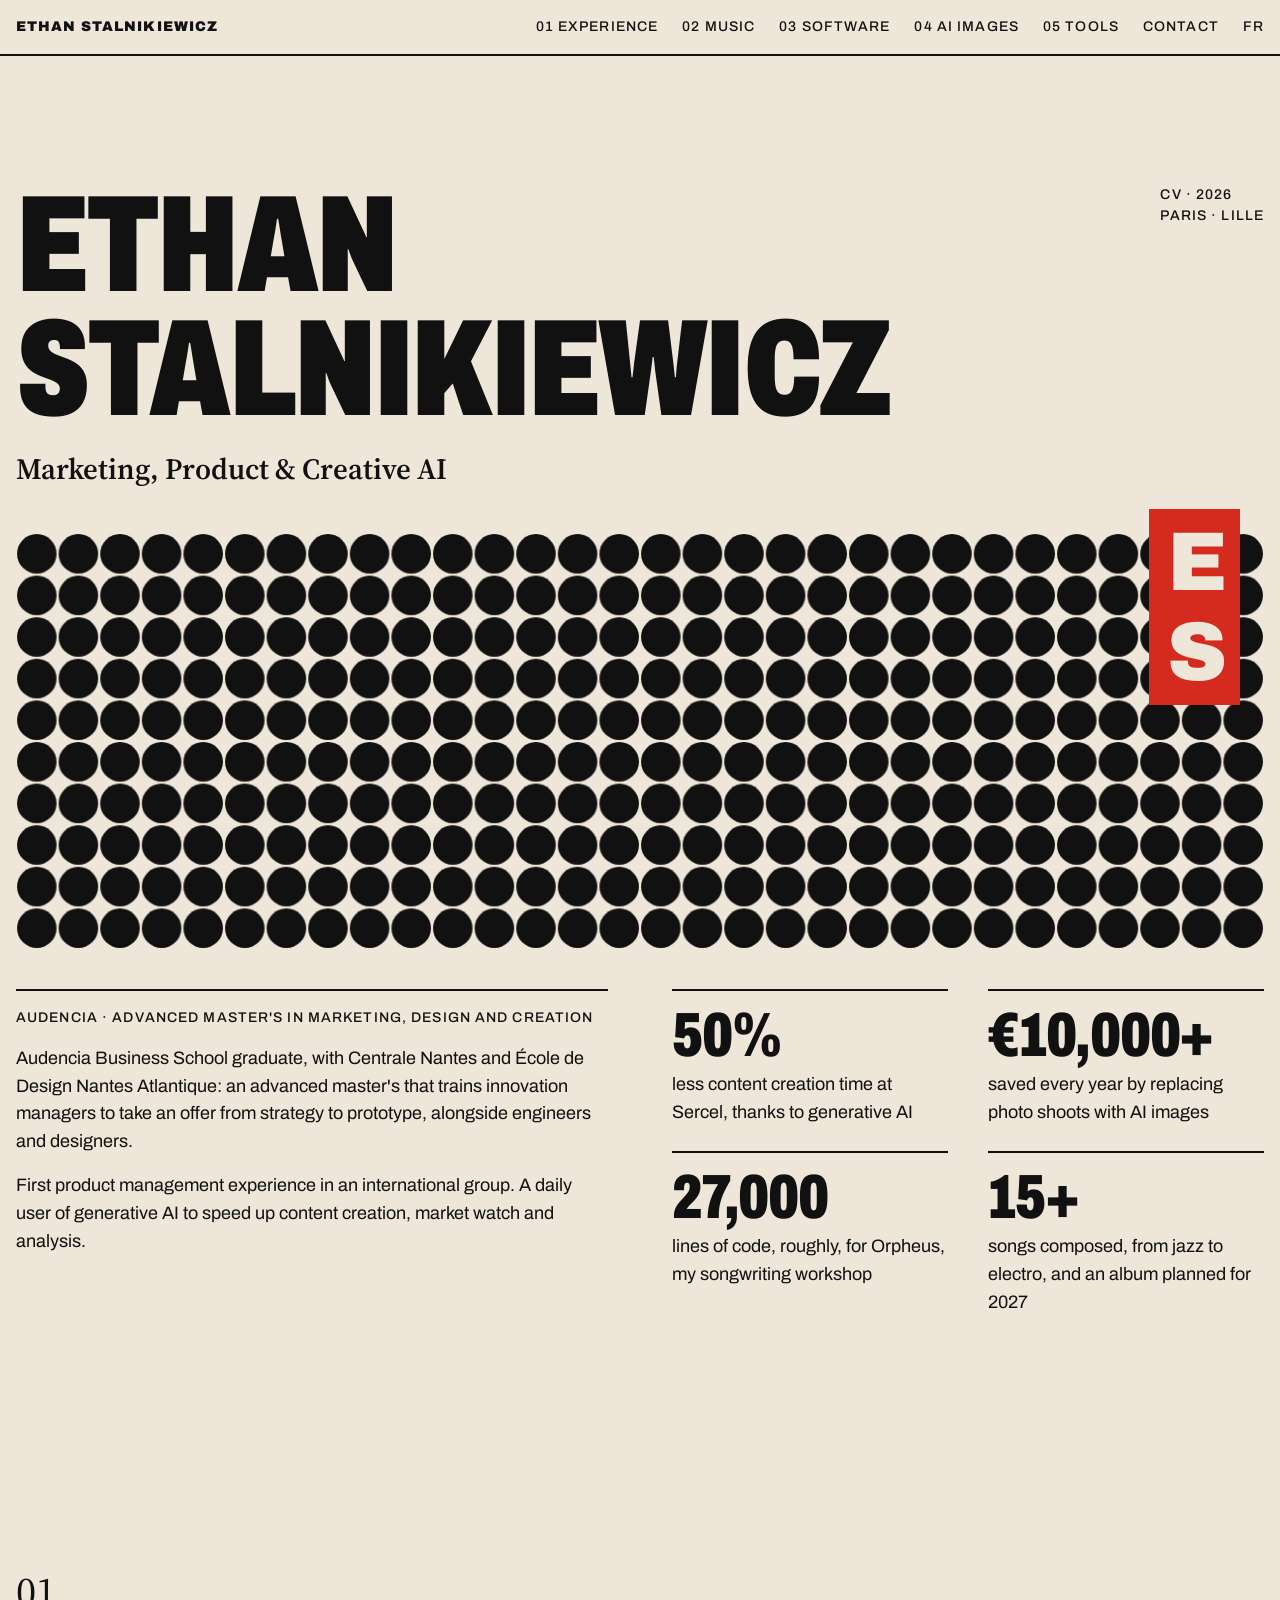
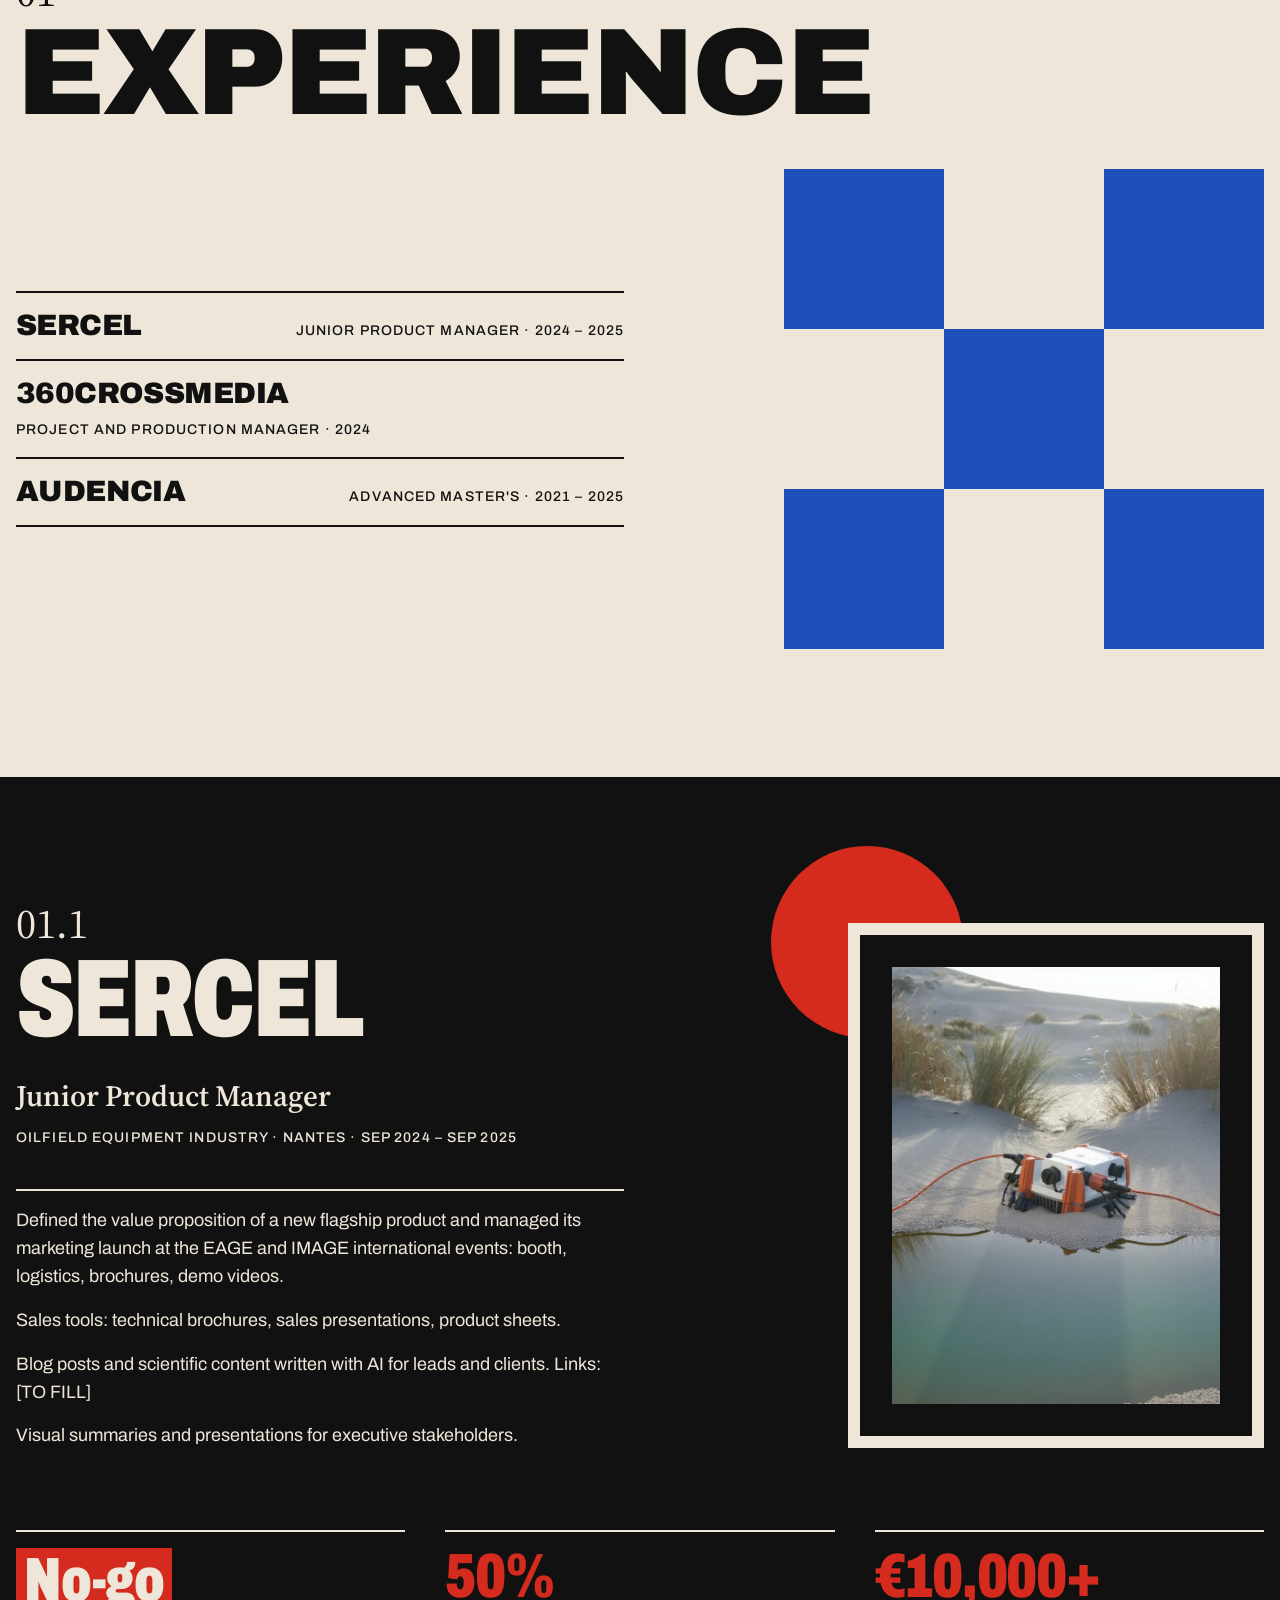
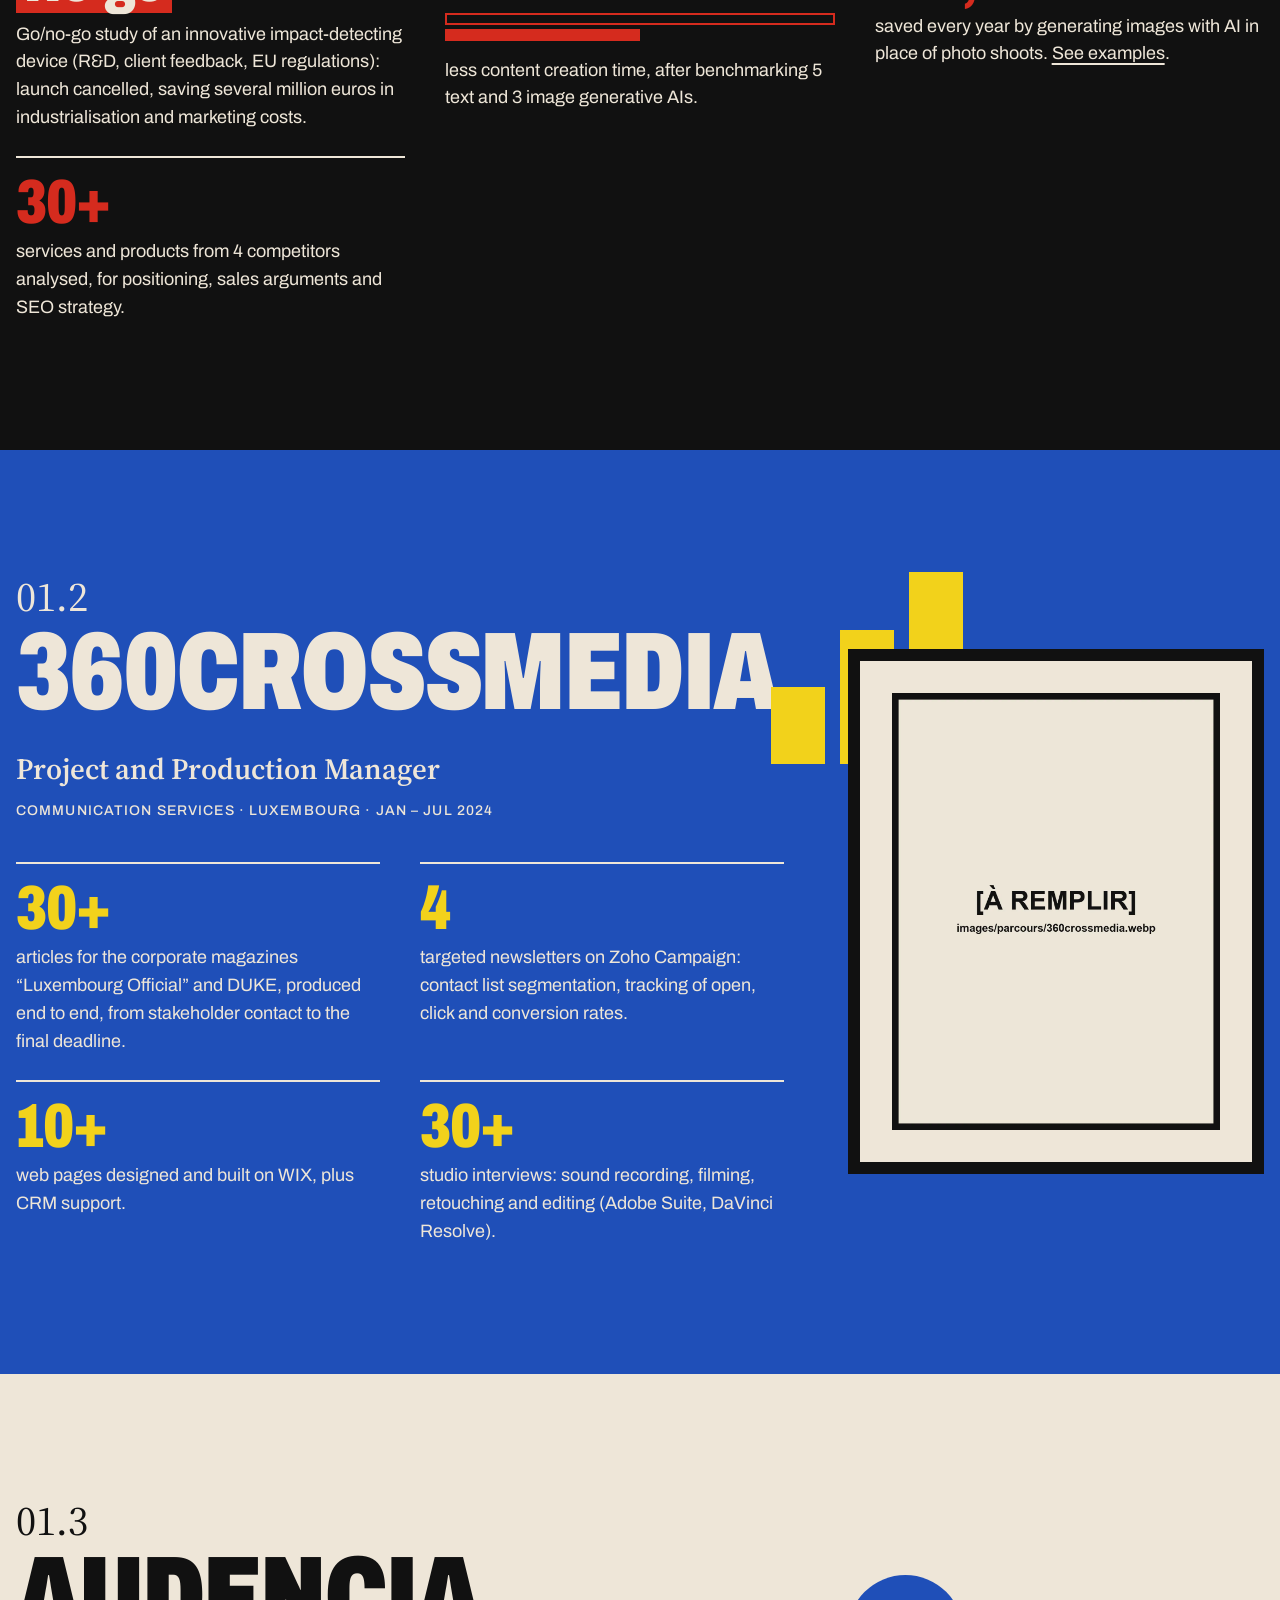
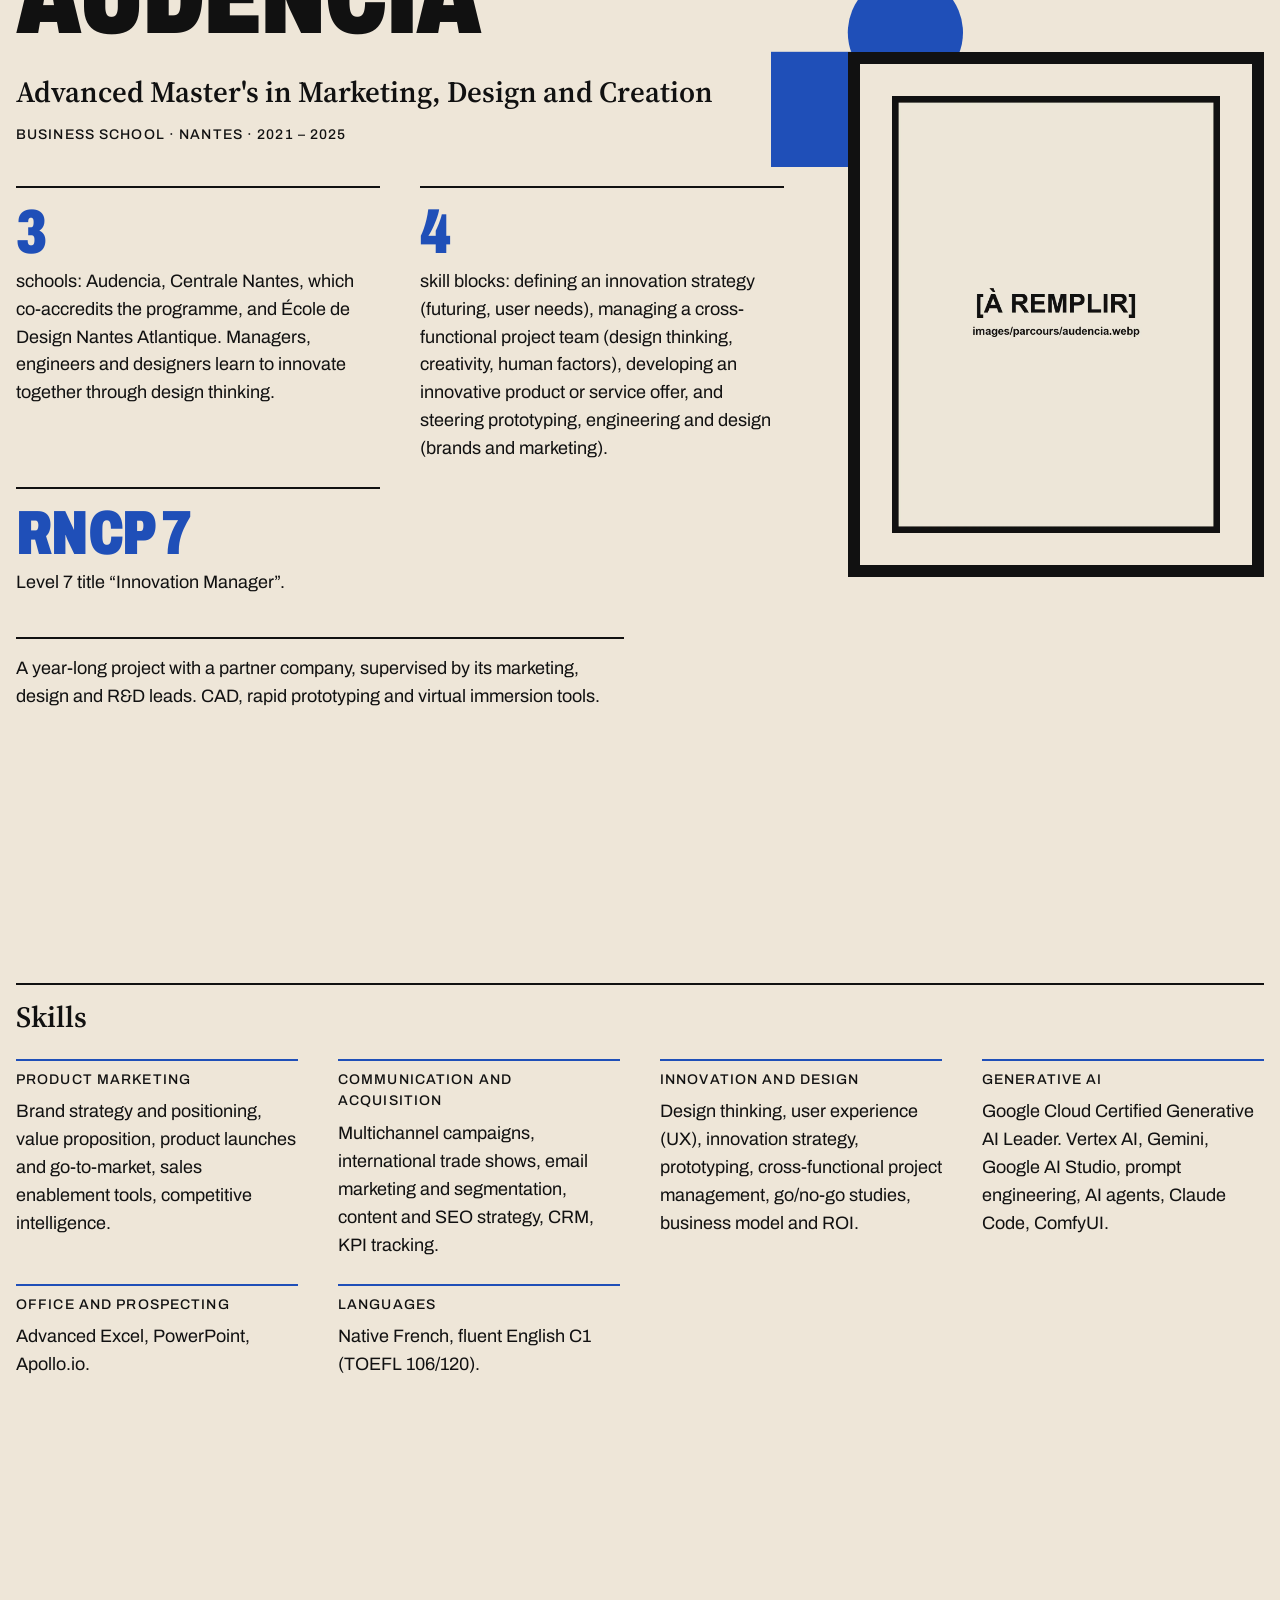
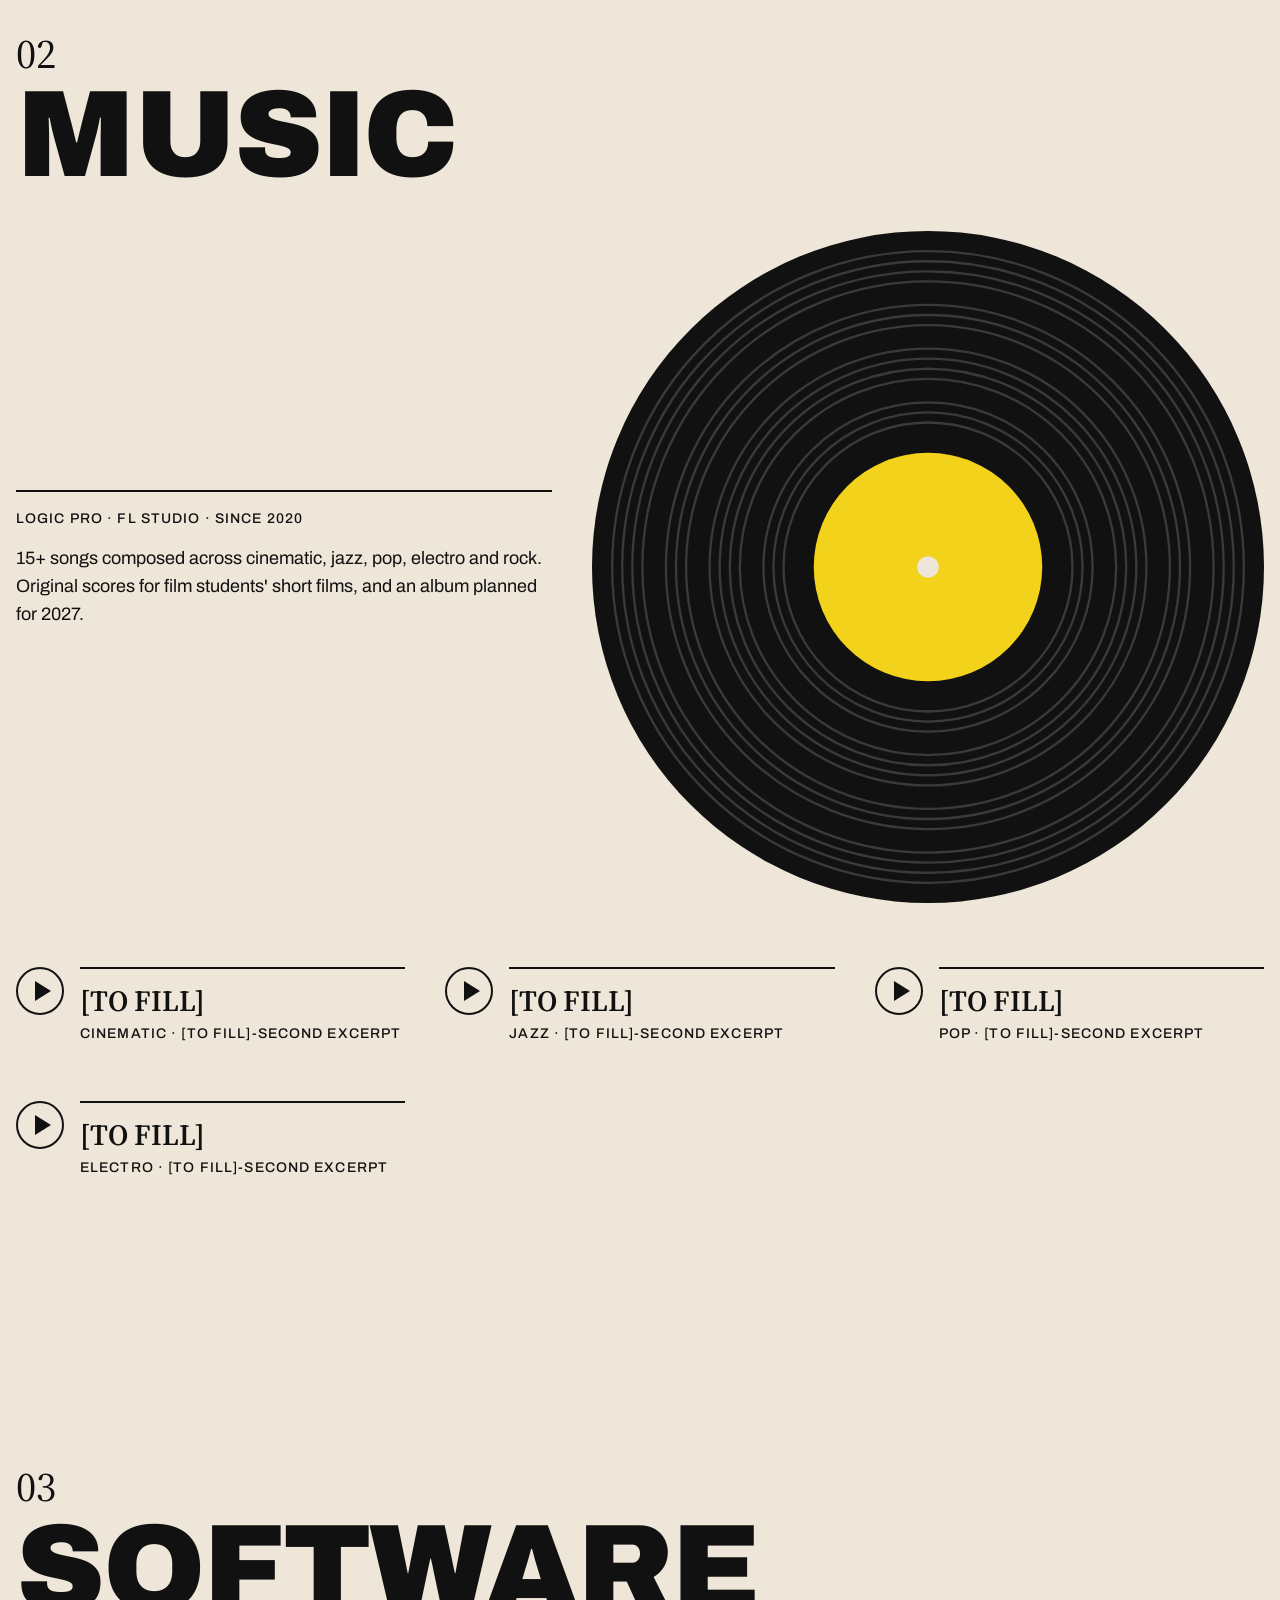
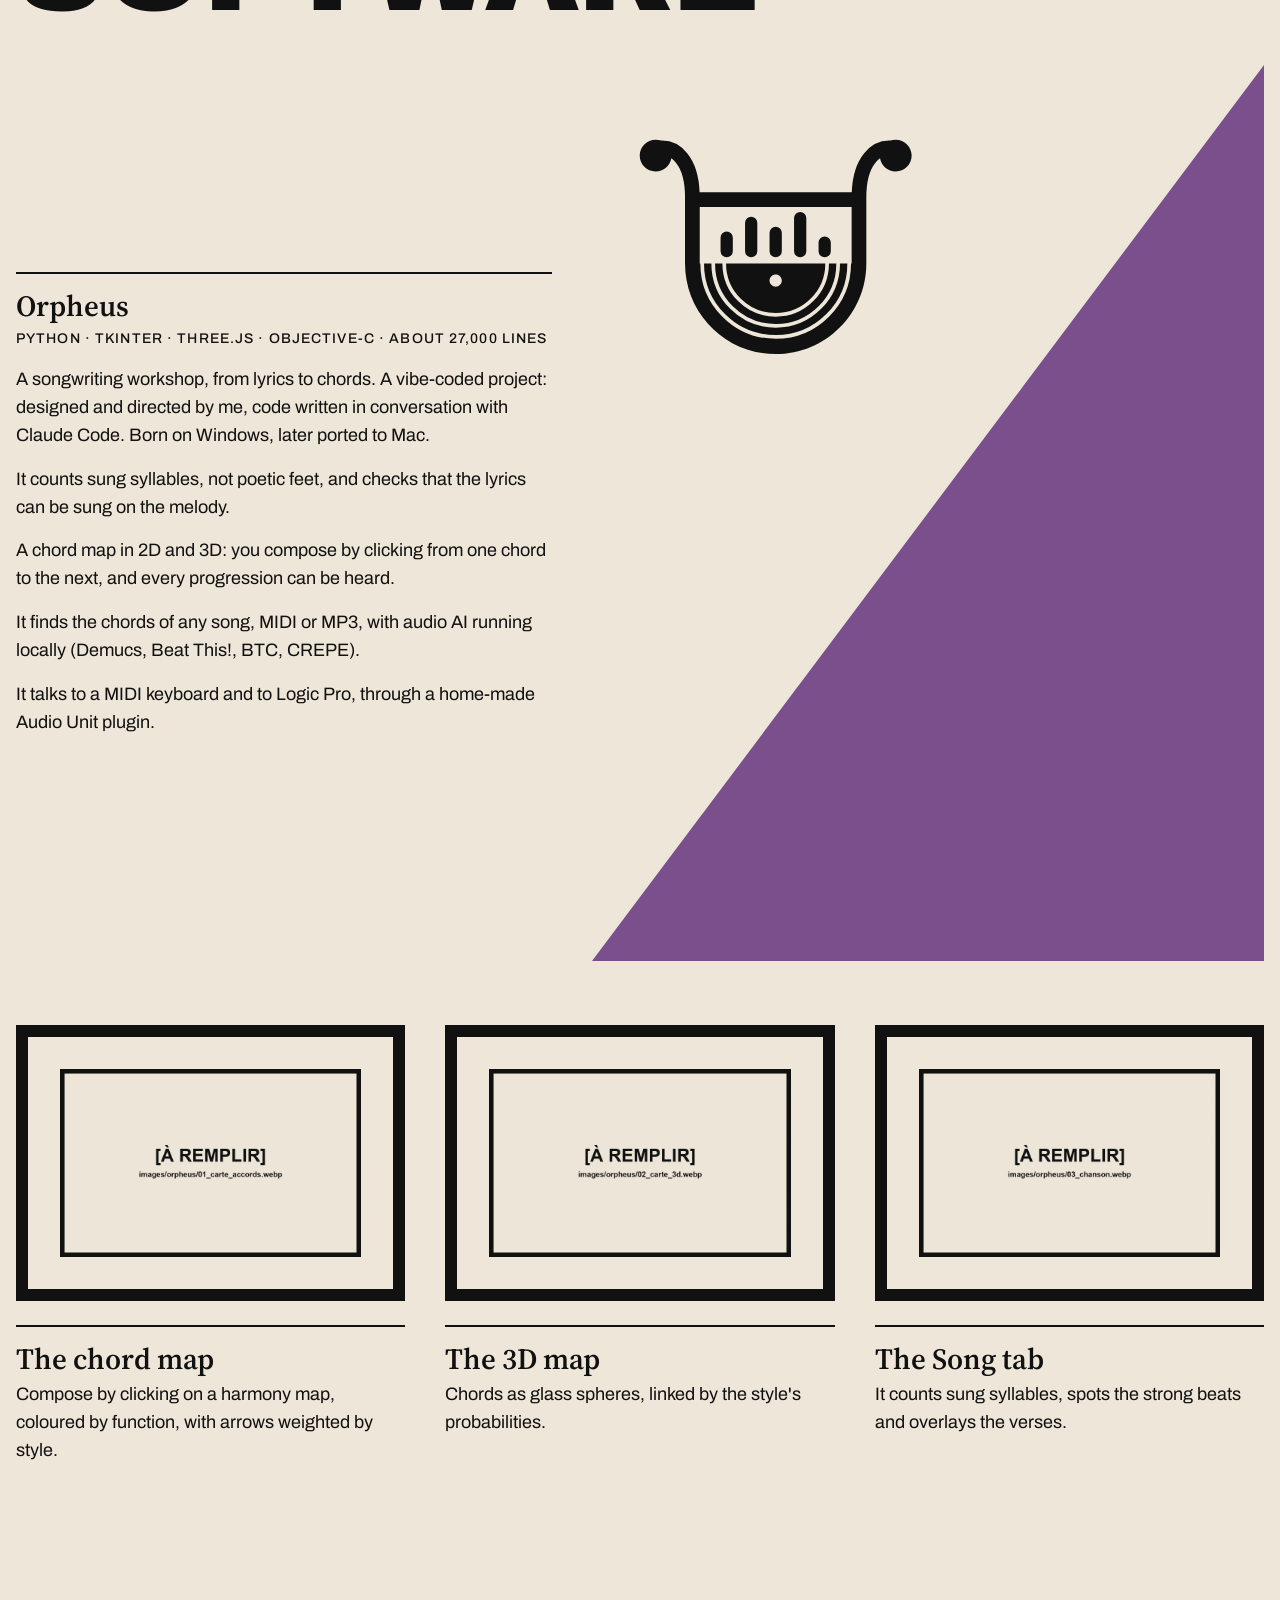
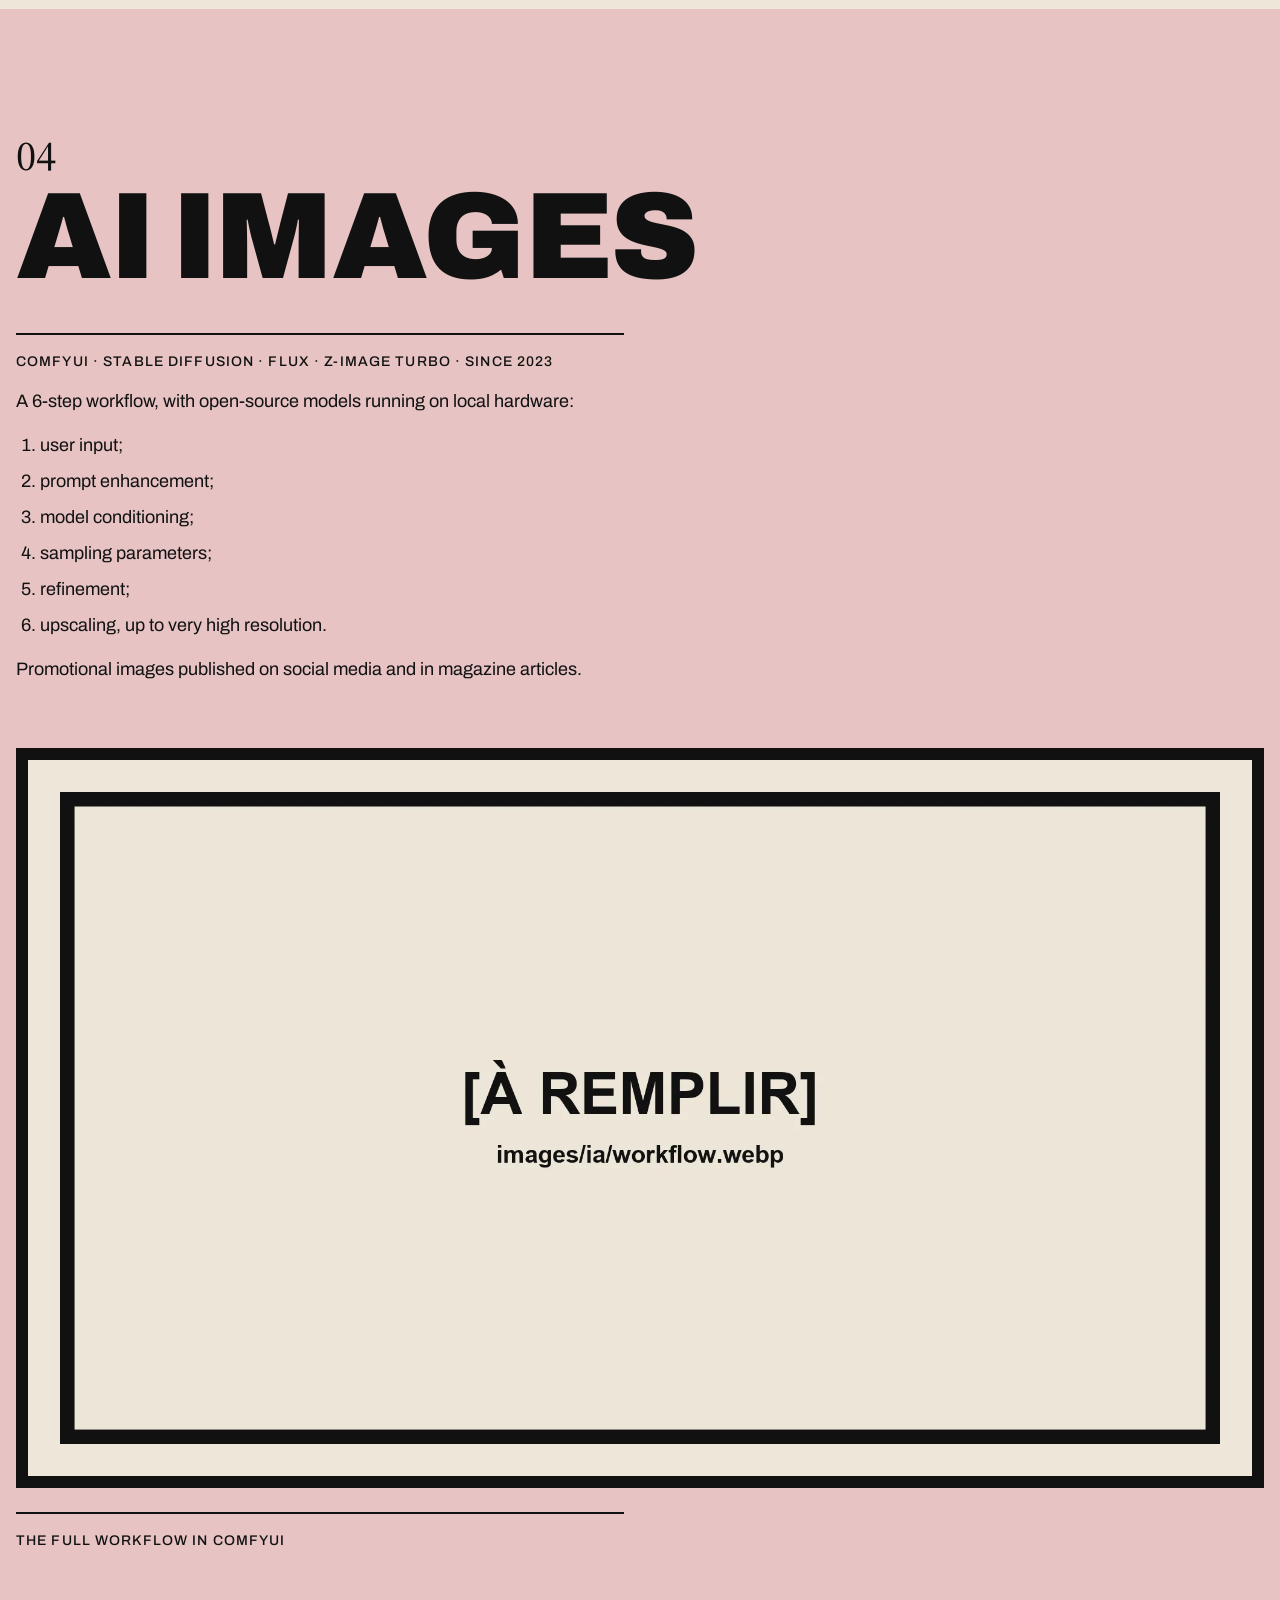
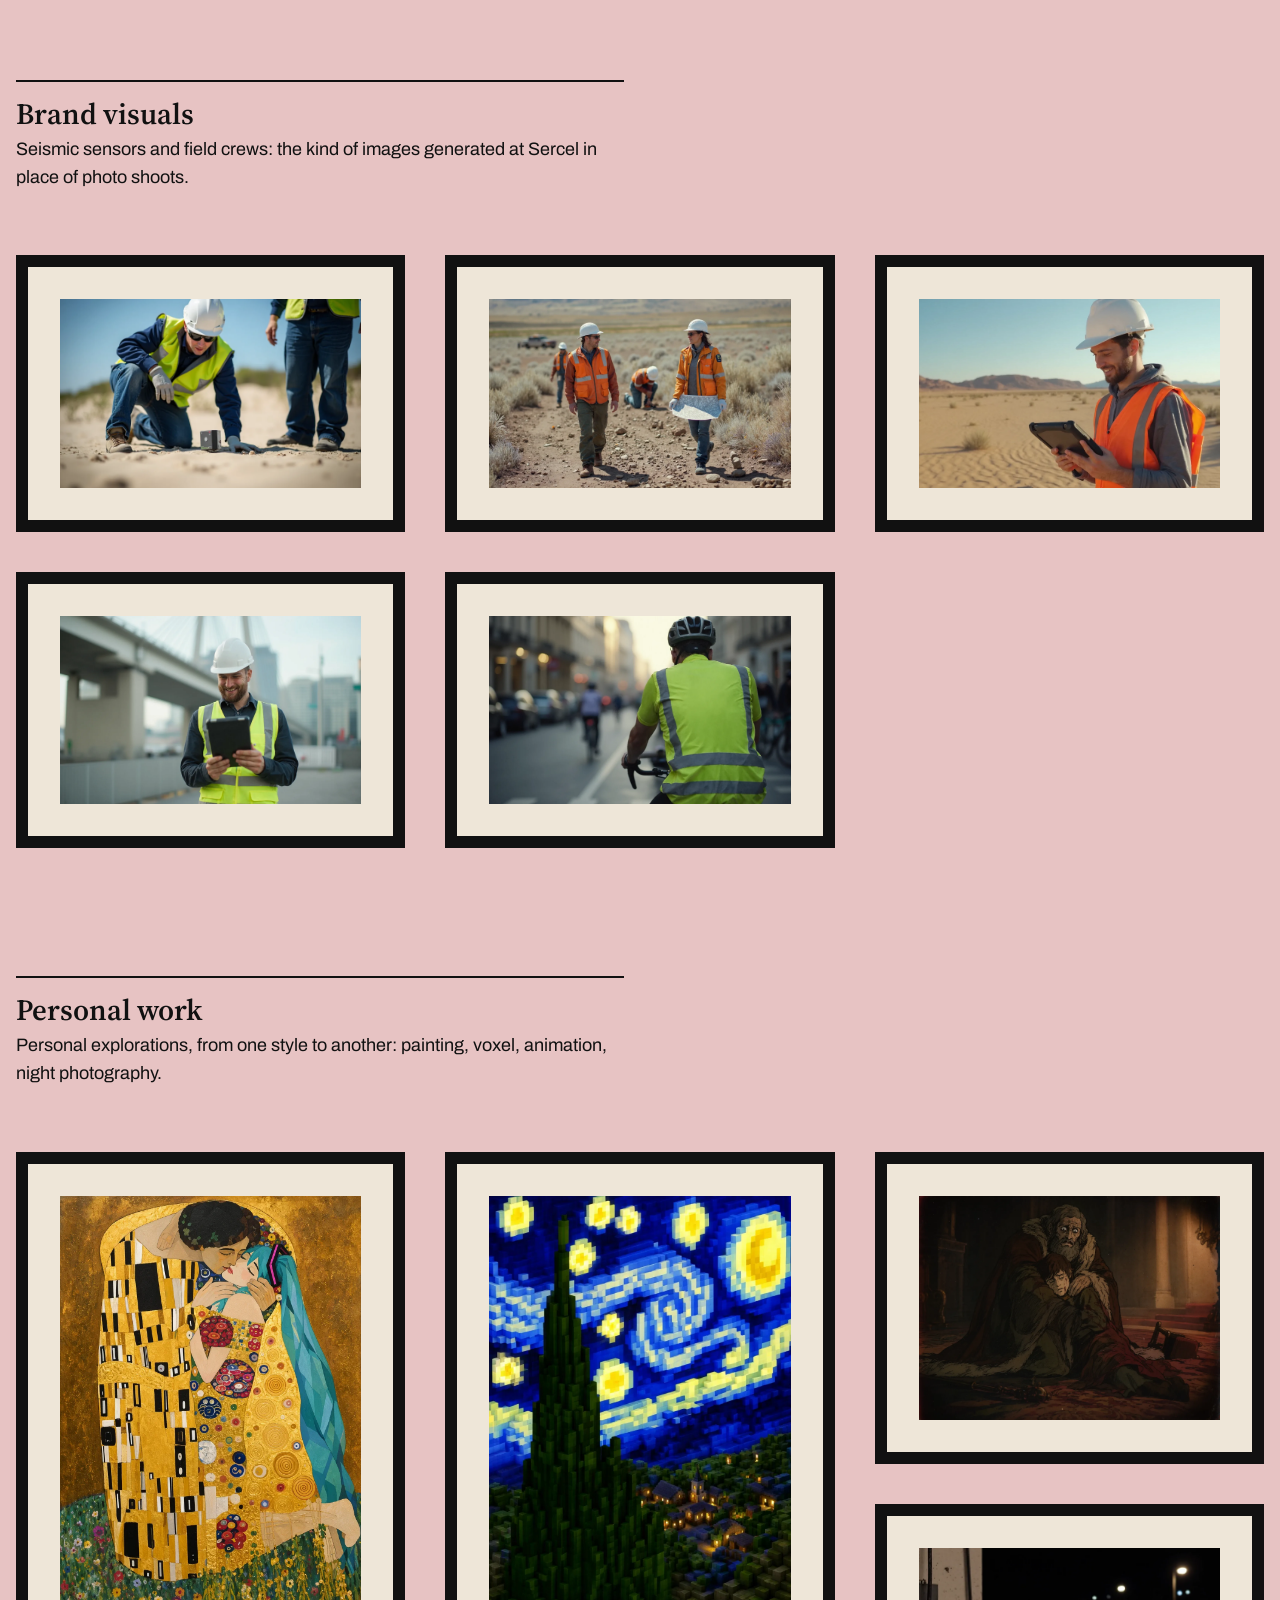
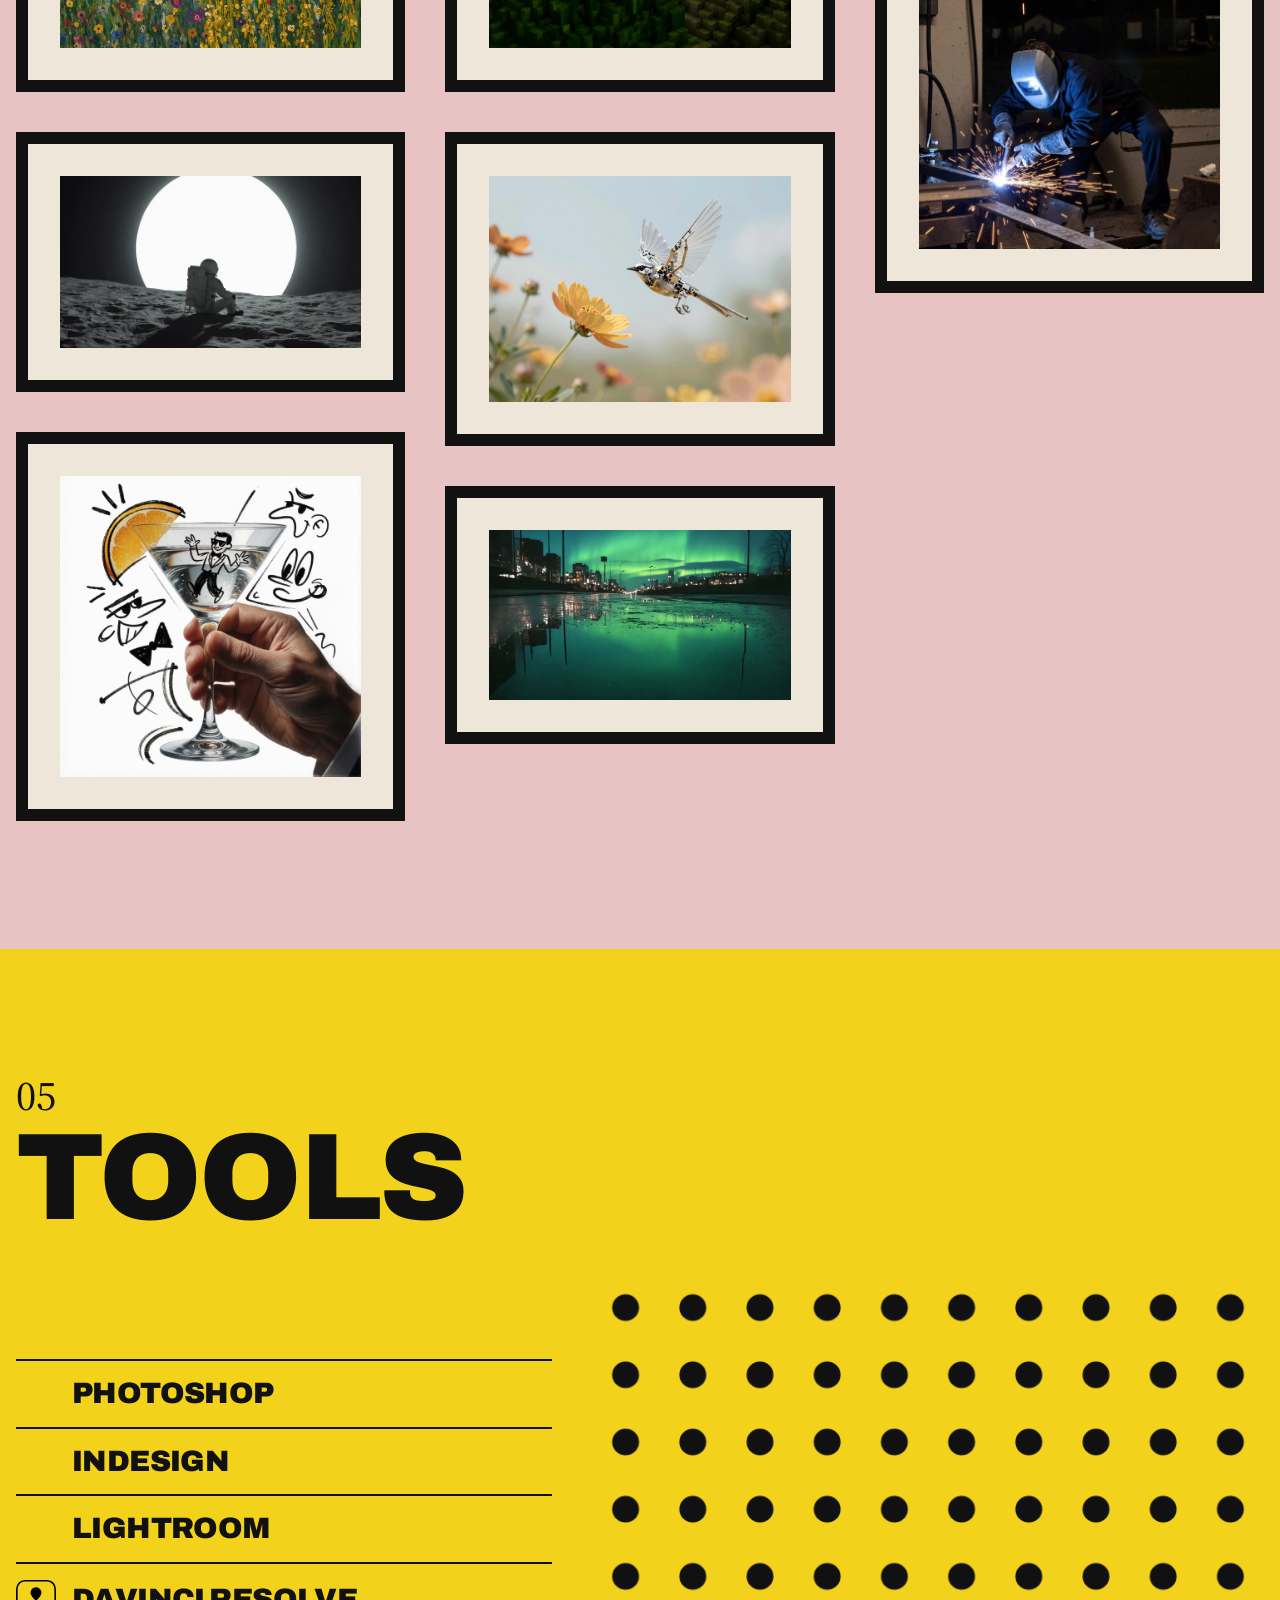
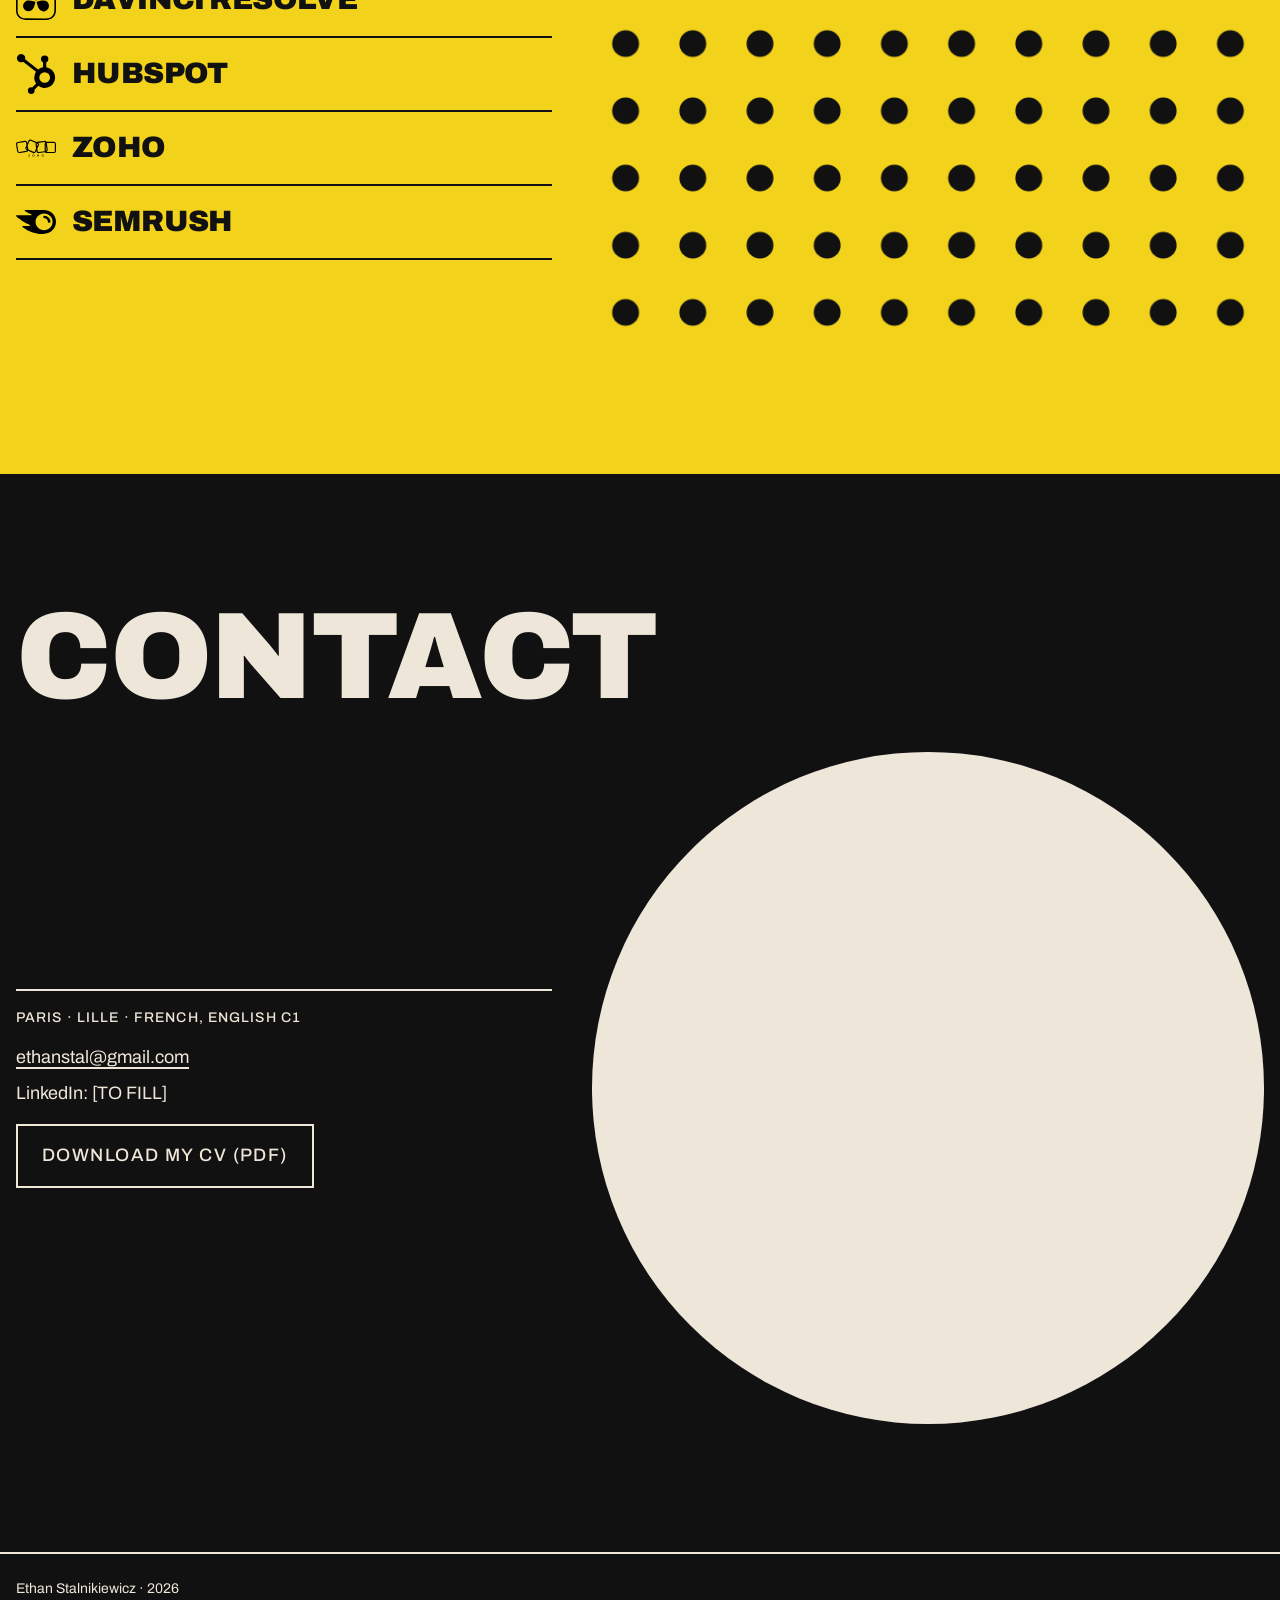
==== en.html @ 6c9d1c79 "Publication du site" ====
<!doctype html>
<html lang="en">
<head>
  <meta charset="utf-8">
  <meta name="viewport" content="width=device-width, initial-scale=1">
  <title>Ethan Stalnikiewicz · Marketing, Product &amp; Creative AI</title>
  <meta name="description" content="Online CV of Ethan Stalnikiewicz: marketing, product and creative AI. Experience, music, the Orpheus software, AI images and tools.">
  <link rel="alternate" hreflang="fr" href="index.html">
  <link rel="alternate" hreflang="en" href="en.html">
  <link rel="icon" href="data:,">
  <link rel="preconnect" href="https://fonts.googleapis.com">
  <link rel="preconnect" href="https://fonts.gstatic.com" crossorigin>
  <link rel="stylesheet" href="https://fonts.googleapis.com/css2?family=Archivo:wdth,wght@62..125,400..900&family=Source+Serif+4:opsz,wght@8..60,400..900&display=swap">
  <link rel="stylesheet" href="styles.css">
  <script src="audio.js" defer></script>
</head>
<body>
  <a class="evitement" href="#contenu">Skip to content</a>

  <header class="nav">
    <a class="nav__nom" href="#accueil">Ethan Stalnikiewicz</a>
    <nav aria-label="Sections">
      <ul>
        <li><a href="#parcours">01 Experience</a></li>
        <li><a href="#musique">02 Music</a></li>
        <li><a href="#logiciels">03 Software</a></li>
        <li><a href="#images">04 AI Images</a></li>
        <li><a href="#outils">05 Tools</a></li>
        <li><a href="#contact">Contact</a></li>
        <li><a href="index.html" hreflang="fr" lang="fr">FR</a></li>
      </ul>
    </nav>
  </header>

  <main id="contenu">
    <section class="section s-accueil" id="accueil" aria-labelledby="titre-accueil">
      <div class="accueil__tete">
        <h1 class="nom" id="titre-accueil"><span>Ethan</span> <span>Stalnikiewicz</span></h1>
        <p class="accueil__meta">CV · 2026<br>Paris · Lille</p>
      </div>
      <p class="role">Marketing, Product &amp; Creative AI</p>
      <div class="accueil__bloc">
        <svg class="cercles" viewBox="0 0 600 200" aria-hidden="true" focusable="false">
          <defs>
            <pattern id="motif-cercles" width="20" height="20" patternUnits="userSpaceOnUse">
              <circle cx="10" cy="10" r="9.5" fill="currentColor"/>
            </pattern>
          </defs>
          <rect width="600" height="200" fill="url(#motif-cercles)"/>
        </svg>
        <span class="hanko" aria-hidden="true">ES</span>
      </div>
      <div class="accueil__bas">
        <div class="cartel">
          <p class="cartel__meta">Audencia · Advanced Master's in Marketing, Design and Creation</p>
          <p>Audencia Business School graduate, with Centrale Nantes and École de Design Nantes Atlantique: an advanced master's that trains innovation managers to take an offer from strategy to prototype, alongside engineers and designers.</p>
          <p>First product management experience in an international group. A daily user of generative AI to speed up content creation, market watch and analysis.</p>
        </div>
        <ul class="chiffres">
          <li><span class="chiffres__nombre">50%</span> less content creation time at Sercel, thanks to generative AI</li>
          <li><span class="chiffres__nombre">€10,000+</span> saved every year by replacing photo shoots with AI images</li>
          <li><span class="chiffres__nombre">27,000</span> lines of code, roughly, for Orpheus, my songwriting workshop</li>
          <li><span class="chiffres__nombre">15+</span> songs composed, from jazz to electro, and an album planned for 2027</li>
        </ul>
      </div>
    </section>

    <section class="section s-parcours" id="parcours" aria-labelledby="titre-parcours">
      <h2 id="titre-parcours"><span class="numero">01</span> Experience</h2>
      <div class="entete">
        <div class="entete__texte">
          <ol class="sommaire">
            <li><a href="#sercel"><span class="sommaire__nom">Sercel</span> <span class="cartel__meta">Junior Product Manager · 2024 – 2025</span></a></li>
            <li><a href="#crossmedia"><span class="sommaire__nom">360CrossMedia</span> <span class="cartel__meta">Project and Production Manager · 2024</span></a></li>
            <li><a href="#audencia"><span class="sommaire__nom">Audencia</span> <span class="cartel__meta">Advanced Master's · 2021 – 2025</span></a></li>
          </ol>
        </div>
        <svg class="forme" viewBox="0 0 300 300" shape-rendering="crispEdges" aria-hidden="true" focusable="false">
          <g fill="currentColor">
            <rect width="100" height="100"/><rect x="200" width="100" height="100"/>
            <rect x="100" y="100" width="100" height="100"/>
            <rect y="200" width="100" height="100"/><rect x="200" y="200" width="100" height="100"/>
          </g>
        </svg>
      </div>
    </section>

    <section class="section experience s-sercel" id="sercel" aria-labelledby="titre-sercel">
      <div class="experience__corps">
        <div class="experience__texte">
          <h3 class="experience__nom" id="titre-sercel"><span class="numero">01.1</span> Sercel</h3>
          <p class="experience__poste">Junior Product Manager</p>
          <p class="cartel__meta experience__meta">Oilfield equipment industry · Nantes · Sep 2024 – Sep 2025</p>
          <div class="cartel">
            <p>Defined the value proposition of a new flagship product and managed its marketing launch at the EAGE and IMAGE international events: booth, logistics, brochures, demo videos.</p>
            <p>Sales tools: technical brochures, sales presentations, product sheets.</p>
            <p>Blog posts and scientific content written with AI for leads and clients. Links: [TO FILL]</p>
            <p>Visual summaries and presentations for executive stakeholders.</p>
          </div>
        </div>
        <figure class="affiche">
          <svg class="forme" viewBox="0 0 100 100" aria-hidden="true" focusable="false"><circle cx="50" cy="50" r="50" fill="currentColor"/></svg>
          <img src="images/parcours/sercel.webp" alt="AI-generated image: an orange and white seismic sensor set in the sand, at the edge of a pool between dunes." loading="lazy" decoding="async" width="720" height="960">
        </figure>
      </div>
      <ul class="chiffres">
        <li><span class="chiffres__nombre tampon">No-go</span> Go/no-go study of an innovative impact-detecting device (R&amp;D, client feedback, EU regulations): launch cancelled, saving several million euros in industrialisation and marketing costs.</li>
        <li><span class="chiffres__nombre">50%</span><span class="jauge" aria-hidden="true"><span></span><span></span></span> less content creation time, after benchmarking 5 text and 3 image generative AIs.</li>
        <li><span class="chiffres__nombre">€10,000+</span> saved every year by generating images with AI in place of photo shoots. <a href="#images-marque">See examples</a>.</li>
        <li><span class="chiffres__nombre">30+</span> services and products from 4 competitors analysed, for positioning, sales arguments and SEO strategy.</li>
      </ul>
    </section>

    <section class="section experience s-crossmedia" id="crossmedia" aria-labelledby="titre-crossmedia">
      <div class="experience__corps">
        <div class="experience__texte">
          <h3 class="experience__nom" id="titre-crossmedia"><span class="numero">01.2</span> 360CrossMedia</h3>
          <p class="experience__poste">Project and Production Manager</p>
          <p class="cartel__meta experience__meta">Communication services · Luxembourg · Jan – Jul 2024</p>
          <ul class="chiffres">
            <li><span class="chiffres__nombre">30+</span> articles for the corporate magazines “Luxembourg Official” and DUKE, produced end to end, from stakeholder contact to the final deadline.</li>
            <li><span class="chiffres__nombre">4</span> targeted newsletters on Zoho Campaign: contact list segmentation, tracking of open, click and conversion rates.</li>
            <li><span class="chiffres__nombre">10+</span> web pages designed and built on WIX, plus CRM support.</li>
            <li><span class="chiffres__nombre">30+</span> studio interviews: sound recording, filming, retouching and editing (Adobe Suite, DaVinci Resolve).</li>
          </ul>
        </div>
        <figure class="affiche">
          <svg class="forme" viewBox="0 0 100 100" shape-rendering="crispEdges" aria-hidden="true" focusable="false">
            <g fill="currentColor"><rect y="60" width="28" height="40"/><rect x="36" y="30" width="28" height="70"/><rect x="72" width="28" height="100"/></g>
          </svg>
          <img src="images/parcours/360crossmedia.webp" alt="Poster: magazine columns in a grid, flat ink and cobalt on cream paper, for 360CrossMedia. [TO FILL]" loading="lazy" decoding="async" width="1200" height="1600">
        </figure>
      </div>
    </section>

    <section class="section experience s-audencia" id="audencia" aria-labelledby="titre-audencia">
      <div class="experience__corps">
        <div class="experience__texte">
          <h3 class="experience__nom" id="titre-audencia"><span class="numero">01.3</span> Audencia</h3>
          <p class="experience__poste">Advanced Master's in Marketing, Design and Creation</p>
          <p class="cartel__meta experience__meta">Business School · Nantes · 2021 – 2025</p>
          <ul class="chiffres">
            <li><span class="chiffres__nombre">3</span> schools: Audencia, Centrale Nantes, which co-accredits the programme, and École de Design Nantes Atlantique. Managers, engineers and designers learn to innovate together through design thinking.</li>
            <li><span class="chiffres__nombre">4</span> skill blocks: defining an innovation strategy (futuring, user needs), managing a cross-functional project team (design thinking, creativity, human factors), developing an innovative product or service offer, and steering prototyping, engineering and design (brands and marketing).</li>
            <li><span class="chiffres__nombre">RNCP&nbsp;7</span> Level 7 title “Innovation Manager”.</li>
          </ul>
          <div class="cartel">
            <p>A year-long project with a partner company, supervised by its marketing, design and R&amp;D leads. CAD, rapid prototyping and virtual immersion tools.</p>
          </div>
        </div>
        <figure class="affiche">
          <svg class="forme" viewBox="0 0 100 100" aria-hidden="true" focusable="false">
            <g fill="currentColor"><rect y="40" width="60" height="60"/><circle cx="70" cy="30" r="30"/><polygon points="40,100 100,40 100,100"/></g>
          </svg>
          <img src="images/parcours/audencia.webp" alt="Poster: three overlapping geometric shapes, for management, design and engineering, for Audencia. [TO FILL]" loading="lazy" decoding="async" width="1200" height="1600">
        </figure>
      </div>
    </section>

    <section class="section s-parcours" aria-labelledby="titre-competences">
  <div class="cartel cartel--large">
    <h3 class="cartel__titre" id="titre-competences">Skills</h3>
    <div class="competences">
      <div>
        <p class="cartel__meta">Product marketing</p>
        <p>Brand strategy and positioning, value proposition, product launches and go-to-market, sales enablement tools, competitive intelligence.</p>
      </div>
      <div>
        <p class="cartel__meta">Communication and acquisition</p>
        <p>Multichannel campaigns, international trade shows, email marketing and segmentation, content and SEO strategy, CRM, KPI tracking.</p>
      </div>
      <div>
        <p class="cartel__meta">Innovation and design</p>
        <p>Design thinking, user experience (UX), innovation strategy, prototyping, cross-functional project management, go/no-go studies, business model and ROI.</p>
      </div>
      <div>
        <p class="cartel__meta">Generative AI</p>
        <p>Google Cloud Certified Generative AI Leader. Vertex AI, Gemini, Google AI Studio, prompt engineering, AI agents, Claude Code, ComfyUI.</p>
      </div>
      <div>
        <p class="cartel__meta">Office and prospecting</p>
        <p>Advanced Excel, PowerPoint, Apollo.io.</p>
      </div>
      <div>
        <p class="cartel__meta">Languages</p>
        <p>Native French, fluent English C1 (TOEFL 106/120).</p>
      </div>
    </div>
  </div>
    </section>

    <section class="section s-musique" id="musique" aria-labelledby="titre-musique">
      <h2 id="titre-musique"><span class="numero">02</span> Music</h2>
      <div class="entete">
        <div class="entete__texte">
          <div class="cartel">
            <p class="cartel__meta">Logic Pro · FL Studio · since 2020</p>
            <p>15+ songs composed across cinematic, jazz, pop, electro and rock. Original scores for film students' short films, and an album planned for 2027.</p>
          </div>
        </div>
        <svg class="forme" viewBox="0 0 100 100" aria-hidden="true" focusable="false">
          <circle cx="50" cy="50" r="50" fill="currentColor"/>
          <g class="vinyle__sillons" stroke-width="0.35">
            <circle cx="50" cy="50" r="47"/><circle cx="50" cy="50" r="45.5"/><circle cx="50" cy="50" r="44"/><circle cx="50" cy="50" r="42.5"/>
            <circle cx="50" cy="50" r="39"/><circle cx="50" cy="50" r="37.5"/><circle cx="50" cy="50" r="36"/>
            <circle cx="50" cy="50" r="32.5"/><circle cx="50" cy="50" r="31"/><circle cx="50" cy="50" r="29.5"/><circle cx="50" cy="50" r="28"/>
            <circle cx="50" cy="50" r="24.5"/><circle cx="50" cy="50" r="23"/><circle cx="50" cy="50" r="21.5"/>
          </g>
          <circle class="vinyle__etiquette" cx="50" cy="50" r="17"/>
          <circle class="vinyle__trou" cx="50" cy="50" r="1.6"/>
        </svg>
      </div>
      <ul class="galerie morceaux">
        <li class="morceau">
          <!-- [TO FILL]: add audio/extrait-1.mp3, then remove disabled and set the title -->
          <button class="lecture" type="button" aria-pressed="false" aria-controls="extrait-1" aria-label="Play: [TO FILL] (cinematic)" disabled>
            <svg viewBox="0 0 48 48" aria-hidden="true" focusable="false">
              <circle class="lecture__fond" cx="24" cy="24" r="23"/>
              <path class="icone-lecture" d="M19 14 L35 24 L19 34 Z"/>
              <g class="icone-pause"><rect x="16" y="15" width="5" height="18"/><rect x="27" y="15" width="5" height="18"/></g>
            </svg>
          </button>
          <audio id="extrait-1" preload="none" src="audio/extrait-1.mp3"></audio>
          <div class="cartel">
            <h3 class="cartel__titre">[TO FILL]</h3>
            <p class="cartel__meta">Cinematic · [TO FILL]-second excerpt</p>
          </div>
        </li>
        <li class="morceau">
          <!-- [TO FILL]: add audio/extrait-2.mp3, then remove disabled and set the title -->
          <button class="lecture" type="button" aria-pressed="false" aria-controls="extrait-2" aria-label="Play: [TO FILL] (jazz)" disabled>
            <svg viewBox="0 0 48 48" aria-hidden="true" focusable="false">
              <circle class="lecture__fond" cx="24" cy="24" r="23"/>
              <path class="icone-lecture" d="M19 14 L35 24 L19 34 Z"/>
              <g class="icone-pause"><rect x="16" y="15" width="5" height="18"/><rect x="27" y="15" width="5" height="18"/></g>
            </svg>
          </button>
          <audio id="extrait-2" preload="none" src="audio/extrait-2.mp3"></audio>
          <div class="cartel">
            <h3 class="cartel__titre">[TO FILL]</h3>
            <p class="cartel__meta">Jazz · [TO FILL]-second excerpt</p>
          </div>
        </li>
        <li class="morceau">
          <!-- [TO FILL]: add audio/extrait-3.mp3, then remove disabled and set the title -->
          <button class="lecture" type="button" aria-pressed="false" aria-controls="extrait-3" aria-label="Play: [TO FILL] (pop)" disabled>
            <svg viewBox="0 0 48 48" aria-hidden="true" focusable="false">
              <circle class="lecture__fond" cx="24" cy="24" r="23"/>
              <path class="icone-lecture" d="M19 14 L35 24 L19 34 Z"/>
              <g class="icone-pause"><rect x="16" y="15" width="5" height="18"/><rect x="27" y="15" width="5" height="18"/></g>
            </svg>
          </button>
          <audio id="extrait-3" preload="none" src="audio/extrait-3.mp3"></audio>
          <div class="cartel">
            <h3 class="cartel__titre">[TO FILL]</h3>
            <p class="cartel__meta">Pop · [TO FILL]-second excerpt</p>
          </div>
        </li>
        <li class="morceau">
          <!-- [TO FILL]: add audio/extrait-4.mp3, then remove disabled and set the title -->
          <button class="lecture" type="button" aria-pressed="false" aria-controls="extrait-4" aria-label="Play: [TO FILL] (electro)" disabled>
            <svg viewBox="0 0 48 48" aria-hidden="true" focusable="false">
              <circle class="lecture__fond" cx="24" cy="24" r="23"/>
              <path class="icone-lecture" d="M19 14 L35 24 L19 34 Z"/>
              <g class="icone-pause"><rect x="16" y="15" width="5" height="18"/><rect x="27" y="15" width="5" height="18"/></g>
            </svg>
          </button>
          <audio id="extrait-4" preload="none" src="audio/extrait-4.mp3"></audio>
          <div class="cartel">
            <h3 class="cartel__titre">[TO FILL]</h3>
            <p class="cartel__meta">Electro · [TO FILL]-second excerpt</p>
          </div>
        </li>
      </ul>
    </section>

    <section class="section s-logiciels" id="logiciels" aria-labelledby="titre-logiciels">
      <h2 id="titre-logiciels"><span class="numero">03</span> Software</h2>
      <div class="entete">
        <div class="entete__texte">
          <div class="cartel">
            <h3 class="cartel__titre">Orpheus</h3>
            <p class="cartel__meta">Python · Tkinter · Three.js · Objective-C · about 27,000 lines</p>
            <p>A songwriting workshop, from lyrics to chords. A vibe-coded project: designed and directed by me, code written in conversation with Claude Code. Born on Windows, later ported to Mac.</p>
            <p>It counts sung syllables, not poetic feet, and checks that the lyrics can be sung on the melody.</p>
            <p>A chord map in 2D and 3D: you compose by clicking from one chord to the next, and every progression can be heard.</p>
            <p>It finds the chords of any song, MIDI or MP3, with audio AI running locally (Demucs, Beat This!, BTC, CREPE).</p>
            <p>It talks to a MIDI keyboard and to Logic Pro, through a home-made Audio Unit plugin.</p>
          </div>
        </div>
        <svg class="forme" viewBox="0 0 300 400" role="img" aria-labelledby="titre-lyre" focusable="false">
          <title id="titre-lyre">Orpheus, a lyre whose body is a vinyl record</title>
          <polygon points="0,400 300,400 300,0" fill="currentColor"/>
          <svg class="lyre" x="12" y="12" width="140" height="140" viewBox="0 0 256 256">
            <path d="M54 140V86Q54 66.95 46.58 57.77Q44.82 55.59 42.82 54.2C41.77 60.33 36.43 65 30 65C22.82 65 17 59.18 17 52C17 44.82 22.82 39 30 39C31.55 39 33.03 39.27 34.41 39.77Q47.1 39.31 55.92 50.23Q65.12 61.62 65.92 82H190.08Q190.88 61.62 200.08 50.23Q208.9 39.31 221.59 39.77C222.97 39.27 224.45 39 226 39C233.18 39 239 44.82 239 52C239 59.18 233.18 65 226 65C219.57 65 214.23 60.33 213.18 54.2Q211.18 55.59 209.42 57.77Q202 66.95 202 86V140C202 180.87 168.87 214 128 214C87.13 214 54 180.87 54 140ZM66 94V140H66.5Q66.5 165.47 84.51 183.49Q102.53 201.5 128 201.5Q153.47 201.5 171.49 183.49Q189.5 165.47 189.5 140H190V94ZM87.5 140H168.5Q168.5 156.78 156.64 168.64Q144.78 180.5 128 180.5Q111.22 180.5 99.36 168.64Q87.5 156.78 87.5 140ZM69.5 140H75.5Q75.5 161.75 90.88 177.12Q106.25 192.5 128 192.5Q149.75 192.5 165.12 177.12Q180.5 161.75 180.5 140H186.5Q186.5 164.23 169.37 181.37Q152.23 198.5 128 198.5Q103.77 198.5 86.63 181.37Q69.5 164.23 69.5 140ZM78.5 140H84.5Q84.5 158.02 97.24 170.76Q109.98 183.5 128 183.5Q146.02 183.5 158.76 170.76Q171.5 158.02 171.5 140H177.5Q177.5 160.5 163 175Q148.5 189.5 128 189.5Q107.5 189.5 93 175Q78.5 160.5 78.5 140ZM153 103V130Q153 132.07 151.54 133.54Q150.07 135 148 135Q145.93 135 144.46 133.54Q143 132.07 143 130V103Q143 100.93 144.46 99.46Q145.93 98 148 98Q150.07 98 151.54 99.46Q153 100.93 153 103ZM113 107V130Q113 132.07 111.54 133.54Q110.07 135 108 135Q105.93 135 104.46 133.54Q103 132.07 103 130V107Q103 104.93 104.46 103.46Q105.93 102 108 102Q110.07 102 111.54 103.46Q113 104.93 113 107ZM133 115V130Q133 132.07 131.54 133.54Q130.07 135 128 135Q125.93 135 124.46 133.54Q123 132.07 123 130V115Q123 112.93 124.46 111.46Q125.93 110 128 110Q130.07 110 131.54 111.46Q133 112.93 133 115ZM93 119V130Q93 132.07 91.54 133.54Q90.07 135 88 135Q85.93 135 84.46 133.54Q83 132.07 83 130V119Q83 116.93 84.46 115.46Q85.93 114 88 114Q90.07 114 91.54 115.46Q93 116.93 93 119ZM173 123V130Q173 132.07 171.54 133.54Q170.07 135 168 135Q165.93 135 164.46 133.54Q163 132.07 163 130V123Q163 120.93 164.46 119.46Q165.93 118 168 118Q170.07 118 171.54 119.46Q173 120.93 173 123ZM133 154C133 151.24 130.76 149 128 149C125.24 149 123 151.24 123 154C123 156.76 125.24 159 128 159C130.76 159 133 156.76 133 154Z"/>
          </svg>
        </svg>
      </div>

      <div class="galerie">
        <figure class="affiche affiche--paysage">
          <img src="images/orpheus/01_carte_accords.webp" alt="Orpheus screenshot: the chord map, with a progression composed by clicking from one chord to the next. [TO FILL]" loading="lazy" decoding="async" width="1600" height="1000">
          <figcaption class="cartel">
            <h3 class="cartel__titre">The chord map</h3>
            <p>Compose by clicking on a harmony map, coloured by function, with arrows weighted by style.</p>
          </figcaption>
        </figure>
        <figure class="affiche affiche--paysage">
          <img src="images/orpheus/02_carte_3d.webp" alt="Orpheus screenshot: the 3D chord map, spheres linked by glowing arrows. [TO FILL]" loading="lazy" decoding="async" width="1600" height="1000">
          <figcaption class="cartel">
            <h3 class="cartel__titre">The 3D map</h3>
            <p>Chords as glass spheres, linked by the style's probabilities.</p>
          </figcaption>
        </figure>
        <figure class="affiche affiche--paysage">
          <img src="images/orpheus/03_chanson.webp" alt="Orpheus screenshot: the Song tab, with sung syllables counted line by line. [TO FILL]" loading="lazy" decoding="async" width="1600" height="1000">
          <figcaption class="cartel">
            <h3 class="cartel__titre">The Song tab</h3>
            <p>It counts sung syllables, spots the strong beats and overlays the verses.</p>
          </figcaption>
        </figure>
      </div>
    </section>

    <section class="section s-images" id="images" aria-labelledby="titre-images">
      <h2 id="titre-images"><span class="numero">04</span> AI Images</h2>
      <div class="cartel">
        <p class="cartel__meta">ComfyUI · Stable Diffusion · Flux · Z-Image Turbo · since 2023</p>
        <p>A 6-step workflow, with open-source models running on local hardware:</p>
        <ol>
          <li>user input;</li>
          <li>prompt enhancement;</li>
          <li>model conditioning;</li>
          <li>sampling parameters;</li>
          <li>refinement;</li>
          <li>upscaling, up to very high resolution.</li>
        </ol>
        <p>Promotional images published on social media and in magazine articles.</p>
      </div>
      <figure class="affiche affiche--large">
        <!-- [TO FILL]: overwrite images/ia/workflow.webp with the workflow screenshot, in 16:9 (1920 × 1080) -->
        <img src="images/ia/workflow.webp" alt="Screenshot of the ComfyUI workflow, from user input to upscaling. [TO FILL]" loading="lazy" decoding="async" width="1920" height="1080">
        <figcaption class="cartel">
          <p class="cartel__meta">The full workflow in ComfyUI</p>
        </figcaption>
      </figure>
      <div class="cartel groupe" id="images-marque">
        <h3 class="cartel__titre">Brand visuals</h3>
        <p>Seismic sensors and field crews: the kind of images generated at Sercel in place of photo shoots.</p>
      </div>
      <div class="galerie">
        <figure class="affiche affiche--paysage">
          <img src="images/ia/sercel-1.webp" alt="A technician in a hard hat and high-visibility vest kneels in the sand to place a seismic sensor." loading="lazy" decoding="async" width="1408" height="1088">
        </figure>
        <figure class="affiche affiche--paysage">
          <img src="images/ia/sercel-2.webp" alt="Two geophysicists in orange jackets cross an arid plain, one holding a map, with a crew at work behind them." loading="lazy" decoding="async" width="1600" height="1005">
        </figure>
        <figure class="affiche affiche--paysage">
          <img src="images/ia/sercel-3.webp" alt="A smiling technician in a white hard hat and orange vest checks a tablet in the desert." loading="lazy" decoding="async" width="1600" height="956">
        </figure>
        <figure class="affiche affiche--paysage">
          <img src="images/ia/sercel-4.webp" alt="An engineer in a hard hat and yellow vest smiles at a tablet, below a cable-stayed bridge." loading="lazy" decoding="async" width="1600" height="1005">
        </figure>
        <figure class="affiche affiche--paysage">
          <img src="images/ia/sercel-5.webp" alt="A cyclist in a high-visibility vest, seen from behind, on a city street at dawn." loading="lazy" decoding="async" width="1600" height="1113">
        </figure>
      </div>
      <div class="cartel groupe">
        <h3 class="cartel__titre">Personal work</h3>
        <p>Personal explorations, from one style to another: painting, voxel, animation, night photography.</p>
      </div>
      <div class="galerie galerie--mosaique">
        <figure class="affiche">
          <img src="images/ia/libre-1.webp" alt="A pastiche of Klimt's The Kiss in gold leaf, with the woman wearing Hatsune Miku's turquoise hair." loading="lazy" decoding="async" width="992" height="1488">
        </figure>
        <figure class="affiche">
          <img src="images/ia/libre-2.webp" alt="An astronaut sitting on the lunar ground, seen from behind, facing a disc of white light." loading="lazy" decoding="async" width="1344" height="768">
        </figure>
        <figure class="affiche">
          <img src="images/ia/libre-3.webp" alt="A hand holds a martini glass with a small ink-drawn figure dancing inside, surrounded by doodled faces." loading="lazy" decoding="async" width="1448" height="1448">
        </figure>
        <figure class="affiche">
          <img src="images/ia/libre-4.webp" alt="Van Gogh's The Starry Night rebuilt in voxel cubes." loading="lazy" decoding="async" width="832" height="1248">
        </figure>
        <figure class="affiche">
          <img src="images/ia/libre-5.webp" alt="A mechanical bird with transparent wings flies toward an orange flower." loading="lazy" decoding="async" width="1600" height="1200">
        </figure>
        <figure class="affiche">
          <img src="images/ia/libre-6.webp" alt="A green aurora over a city avenue, reflected in a puddle." loading="lazy" decoding="async" width="1600" height="902">
        </figure>
        <figure class="affiche">
          <img src="images/ia/libre-7.webp" alt="Dark animation still: an old king in a fur cloak holds a wounded young boy in a throne room." loading="lazy" decoding="async" width="1600" height="1189">
        </figure>
        <figure class="affiche">
          <img src="images/ia/libre-8.webp" alt="A masked welder works at night in a shower of sparks." loading="lazy" decoding="async" width="1216" height="1216">
        </figure>
      </div>
    </section>

    <section class="section s-outils" id="outils" aria-labelledby="titre-outils">
      <h2 id="titre-outils"><span class="numero">05</span> Tools</h2>
      <div class="entete">
        <ul class="outils">
          <li><span class="outils__nom">Photoshop</span></li>
          <li><span class="outils__nom">InDesign</span></li>
          <li><span class="outils__nom">Lightroom</span></li>
          <li><img src="images/outils/davinci-resolve.svg" alt="" loading="lazy" decoding="async" width="40" height="40"><span class="outils__nom">DaVinci Resolve</span></li>
          <li><img src="images/outils/hubspot.svg" alt="" loading="lazy" decoding="async" width="40" height="40"><span class="outils__nom">HubSpot</span></li>
          <li><img src="images/outils/zoho.svg" alt="" loading="lazy" decoding="async" width="40" height="40"><span class="outils__nom">Zoho</span></li>
          <li><img src="images/outils/semrush.svg" alt="" loading="lazy" decoding="async" width="40" height="40"><span class="outils__nom">Semrush</span></li>
        </ul>
        <svg class="forme" viewBox="0 0 300 300" aria-hidden="true" focusable="false">
          <defs>
            <pattern id="motif-points" width="30" height="30" patternUnits="userSpaceOnUse">
              <circle cx="15" cy="15" r="6" fill="currentColor"/>
            </pattern>
          </defs>
          <rect width="300" height="300" fill="url(#motif-points)"/>
        </svg>
      </div>
    </section>

    <section class="section s-contact" id="contact" aria-labelledby="titre-contact">
      <h2 id="titre-contact">Contact</h2>
      <div class="entete">
        <div class="entete__texte">
          <div class="cartel">
            <p class="cartel__meta">Paris · Lille · French, English C1</p>
            <ul class="liste-simple">
              <li><a href="mailto:ethanstal@gmail.com">ethanstal@gmail.com</a></li>
              <!-- [TO FILL]: replace the next line with <li><a href="https://www.linkedin.com/in/…">LinkedIn</a></li> -->
              <li>LinkedIn: [TO FILL]</li>
            </ul>
            <!-- [TO FILL]: add cv/CV_Ethan_Stalnikiewicz_EN.pdf -->
            <a class="bouton" href="cv/CV_Ethan_Stalnikiewicz_EN.pdf" download>Download my CV (PDF)</a>
          </div>
        </div>
        <svg class="forme forme--cercle" viewBox="0 0 100 100" aria-hidden="true" focusable="false">
          <circle cx="50" cy="50" r="50" fill="currentColor"/>
        </svg>
      </div>
    </section>
  </main>

  <footer class="pied s-contact">
    <p>Ethan Stalnikiewicz · 2026</p>
  </footer>
</body>
</html>
---- styles.css ----
/* Portfolio d'Ethan Stalnikiewicz.
   Toutes les valeurs (couleurs, tailles) vivent dans :root ; le reste du fichier n'utilise que var(--…). */

:root {
  /* 1. Primitives : couleurs en aplat, papier et encre */
  --papier: #EEE6D8;
  --encre: #111111;
  --vermillon: #D52B1E;
  --cobalt: #1F4FB8;
  --jaune: #F2D21B;
  --rose: #E7C3C3;
  --violet: #7A4F8C;
  --graphite: #3A3A3A;              /* sillons du vinyle, à peine plus clairs que l'encre */

  /* Typographie */
  --police-titre: "Archivo", system-ui, sans-serif;
  --police-texte: var(--police-titre);
  --police-accent: "Source Serif 4", Georgia, serif;  /* empattements peu contrastés : lisible même en petit */
  --graisse-titre: 900;
  --graisse-meta: 500;
  --graisse-texte: 400;
  --graisse-accent: 600;
  --largeur-titre: 100%;            /* axe wdth d'Archivo */
  --largeur-nom: 72%;               /* condensé : « STALNIKIEWICZ » tient à 375 px */
  --taille-nom: clamp(2.5rem, 0.6rem + 10vw, 12rem);
  --taille-h2: clamp(2.5rem, 0.5rem + 9vw, 9rem);
  --taille-h3: clamp(1.375rem, 1.2rem + 0.8vw, 2rem);
  --taille-numero: clamp(1.5rem, 1rem + 2vw, 3rem);
  --taille-chiffre: clamp(2.5rem, 1.5rem + 3vw, 4.5rem);
  --taille-texte: clamp(1rem, 0.95rem + 0.25vw, 1.125rem);
  --taille-petit: clamp(0.8125rem, 0.78rem + 0.15vw, 0.875rem);
  --interligne-titre: 0.9;
  --interligne-cartel: 1.15;
  --interligne-texte: 1.55;
  --souligne-decalage: 0.2em;
  --approche-titre: -0.02em;
  --approche-meta: 0.08em;

  /* Espacement */
  --espace-1: 0.25rem;
  --espace-2: 0.5rem;
  --espace-3: 1rem;
  --espace-4: 1.5rem;
  --espace-5: 2.5rem;
  --espace-6: 4rem;
  --espace-7: 8rem;
  --gouttiere: 1rem;
  --largeur-max: 90rem;
  --largeur-texte: 38rem;

  /* Formes et cadres */
  --trait: 0.125rem;
  --cadre: 0.75rem;
  --passe-partout: clamp(0.75rem, 3vw, 2rem);
  --focus: 0.1875rem;
  --galerie-min: 22rem;             /* 1 colonne à 375 px, 3 colonnes à 1440 px */
  --forme-taille: clamp(12rem, 55vw, 42rem);
  --forme-taille-parcours: clamp(12rem, 40vw, 30rem);
  --competence-min: 16rem;          /* 2 colonnes de compétences à 1440 px */
  --chiffre-min: 14rem;             /* chiffres clés en 2 × 2 à 1440 px */
  --chiffre-min-experience: 19rem;  /* 4 par ligne à 1440 px, 2 à côté d'une affiche */
  --taille-experience: clamp(2.5rem, 0.5rem + 8vw, 7rem);  /* « 360CROSSMEDIA » tient à côté de l'affiche */
  --forme-taille-experience: clamp(6rem, 16vw, 12rem);
  --forme-decalage-experience: calc(var(--forme-taille-experience) * -0.4);
  --affiche-experience: 26rem;
  --hauteur-ecran: 100svh;
  --jauge-hauteur: 0.75rem;
  --jauge-apres: 50%;               /* le temps de création qui reste chez Sercel */

  /* 2. Sémantique : valeurs par défaut, redéfinies par chaque section (.s-*) */
  --fond: var(--papier);
  --texte: var(--encre);
  --dominante: var(--encre);
  --accent: var(--vermillon);
  --section-padding: clamp(var(--espace-6), 10vw, var(--espace-7));
  --marge-laterale: max(var(--gouttiere), calc((100% - var(--largeur-max)) / 2));
  --galerie-espace: var(--espace-5);

  /* 3. Composants */
  --hanko-taille: clamp(3rem, 2rem + 4vw, 5.5rem);
  --hanko-fond: var(--accent);
  --hanko-texte: var(--papier);
  --lecture-taille: 3rem;           /* cible tactile ≥ 44 px */
  --logo-taille: 2.5rem;
  --lyre-couleur: var(--encre);
  --lecture-fond: var(--accent);
  --lecture-signe: var(--papier);
  --sillon: var(--graphite);
  --etiquette: var(--jaune);
  --cadre-couleur: var(--encre);
  --passe-partout-couleur: var(--papier);
}

/* Une couleur dominante par section */
.s-accueil   { --fond: var(--papier); --texte: var(--encre);  --dominante: var(--encre); }
.s-parcours  { --fond: var(--papier); --texte: var(--encre);  --dominante: var(--cobalt); }
.s-sercel     { --fond: var(--encre);  --texte: var(--papier); --dominante: var(--vermillon); --cadre-couleur: var(--papier); --passe-partout-couleur: var(--encre); }
.s-crossmedia { --fond: var(--cobalt); --texte: var(--papier); --dominante: var(--jaune); }
.s-audencia   { --fond: var(--papier); --texte: var(--encre);  --dominante: var(--cobalt); }
.s-musique   { --fond: var(--papier); --texte: var(--encre);  --dominante: var(--encre); --lecture-fond: var(--encre); }
.s-logiciels { --fond: var(--papier); --texte: var(--encre);  --dominante: var(--violet); }
.s-images    { --fond: var(--rose);   --texte: var(--encre);  --dominante: var(--encre); }
.s-outils    { --fond: var(--jaune);  --texte: var(--encre);  --dominante: var(--encre); }
.s-contact   { --fond: var(--encre);  --texte: var(--papier); --dominante: var(--papier); }

/* Base */
*, *::before, *::after { box-sizing: border-box; }
@media (prefers-reduced-motion: no-preference) {
  html { scroll-behavior: smooth; }
}
body {
  margin: 0;
  background: var(--papier);
  color: var(--encre);
  font-family: var(--police-texte);
  font-weight: var(--graisse-texte);
  font-size: var(--taille-texte);
  line-height: var(--interligne-texte);
}
img, svg { display: block; max-width: 100%; }
p { margin: 0 0 var(--espace-3); }
a { color: inherit; text-underline-offset: var(--souligne-decalage); text-decoration-thickness: var(--trait); }
:focus-visible { outline: var(--focus) solid var(--texte); outline-offset: var(--focus); }

.evitement {
  position: absolute;
  inset-inline-start: var(--gouttiere);
  inset-block-start: var(--gouttiere);
  z-index: 1;
  padding: var(--espace-2) var(--espace-3);
  background: var(--encre);
  color: var(--papier);
  transform: translateY(-300%);
}
.evitement:focus { transform: none; outline-color: var(--vermillon); }

/* Navigation */
.nav {
  display: flex;
  flex-wrap: wrap;
  justify-content: space-between;
  align-items: baseline;
  gap: var(--espace-2) var(--espace-4);
  padding: var(--espace-3) var(--marge-laterale);
  border-block-end: var(--trait) solid var(--encre);
  font-size: var(--taille-petit);
  font-weight: var(--graisse-meta);
  letter-spacing: var(--approche-meta);
  text-transform: uppercase;
}
.nav ul { display: flex; flex-wrap: wrap; gap: var(--espace-2) var(--espace-4); margin: 0; padding: 0; list-style: none; }
.nav a { text-decoration: none; }
.nav a:hover, .nav a:focus-visible { text-decoration: underline; }
.nav__nom { font-weight: var(--graisse-titre); }

/* Sections : chacune est une affiche */
.section {
  position: relative;
  overflow: clip;
  padding: var(--section-padding) var(--marge-laterale);
  background: var(--fond);
  color: var(--texte);
}
h1, h2, h3 { margin: 0; }
h2 {
  margin-block-end: var(--espace-5);
  font-size: var(--taille-h2);
  font-weight: var(--graisse-titre);
  font-stretch: var(--largeur-titre);
  line-height: var(--interligne-titre);
  letter-spacing: var(--approche-titre);
  text-transform: uppercase;
}
.numero {
  display: block;
  margin-block-end: var(--espace-2);
  font-family: var(--police-accent);
  font-size: var(--taille-numero);
  font-weight: var(--graisse-texte);
  letter-spacing: normal;
  text-transform: none;
}
.forme { color: var(--dominante); }
.entete {
  display: flex;
  flex-wrap: wrap;
  align-items: center;
  justify-content: space-between;
  gap: var(--espace-5);
}
.entete__texte { flex: 1 1 var(--galerie-min); }
.entete .forme { flex: 0 1 auto; width: var(--forme-taille); }

/* Cartel de musée */
.cartel { max-width: var(--largeur-texte); padding-block-start: var(--espace-3); border-block-start: var(--trait) solid currentColor; }
.cartel__titre { margin-block-end: var(--espace-1); font-family: var(--police-accent); font-size: var(--taille-h3); font-weight: var(--graisse-accent); line-height: var(--interligne-cartel); }
.cartel__meta { font-size: var(--taille-petit); font-weight: var(--graisse-meta); letter-spacing: var(--approche-meta); text-transform: uppercase; }
.cartel :is(ul, ol) { margin: 0 0 var(--espace-3); padding-inline-start: var(--espace-4); }
.cartel li + li { margin-block-start: var(--espace-2); }
.cartel .liste-simple { padding: 0; list-style: none; }
.cartel--large { max-width: none; }
.competences {
  display: grid;
  grid-template-columns: repeat(auto-fill, minmax(min(100%, var(--competence-min)), 1fr));
  gap: var(--espace-4) var(--espace-5);
  margin-block-start: var(--espace-4);
}
.competences .cartel__meta { margin-block-end: var(--espace-2); padding-block-start: var(--espace-2); border-block-start: var(--trait) solid var(--dominante); }
.competences p:last-child { margin: 0; }

.bouton {
  display: inline-block;
  padding: var(--espace-3) var(--espace-4);
  border: var(--trait) solid currentColor;
  font-weight: var(--graisse-meta);
  letter-spacing: var(--approche-meta);
  text-decoration: none;
  text-transform: uppercase;
}
.bouton:hover { background: var(--texte); color: var(--fond); }

/* Accueil */
.accueil__tete { display: flex; flex-wrap: wrap; justify-content: space-between; align-items: flex-start; gap: var(--espace-3); }
.nom {
  font-size: var(--taille-nom);
  font-weight: var(--graisse-titre);
  font-stretch: var(--largeur-nom);
  line-height: var(--interligne-titre);
  letter-spacing: var(--approche-titre);
  text-transform: uppercase;
  overflow-wrap: anywhere; /* sans Archivo (repli plus large) : couper le mot plutôt que le rogner */
}
.nom span { display: block; }
.accueil__meta { font-size: var(--taille-petit); font-weight: var(--graisse-meta); letter-spacing: var(--approche-meta); text-transform: uppercase; }
.role { margin-block: var(--espace-3) var(--espace-5); font-family: var(--police-accent); font-size: var(--taille-h3); font-weight: var(--graisse-accent); }
.accueil__bloc { position: relative; margin-block-end: var(--espace-5); }
.accueil__bas {
  display: grid;
  grid-template-columns: repeat(auto-fit, minmax(min(100%, var(--galerie-min)), 1fr));
  gap: var(--espace-5) var(--espace-6);
  align-items: start;
}
.chiffres {
  display: grid;
  grid-template-columns: repeat(auto-fit, minmax(min(100%, var(--chiffre-min)), 1fr));
  gap: var(--espace-4) var(--espace-5);
  margin: 0;
  padding: 0;
  list-style: none;
}
.chiffres li { padding-block-start: var(--espace-3); border-block-start: var(--trait) solid currentColor; }
.chiffres__nombre {
  display: block;
  margin-block-end: var(--espace-2);
  font-size: var(--taille-chiffre);
  font-weight: var(--graisse-titre);
  font-stretch: var(--largeur-nom);
  line-height: var(--interligne-titre);
  letter-spacing: var(--approche-titre);
}
.cercles { width: 100%; height: auto; color: var(--dominante); }
.hanko {
  position: absolute;
  top: calc(-1 * var(--espace-4));  /* physique : en vertical-rl, les propriétés logiques tournent */
  right: var(--espace-4);
  padding: var(--espace-2);
  background: var(--hanko-fond);
  color: var(--hanko-texte);
  font-size: var(--hanko-taille);
  font-weight: var(--graisse-titre);
  line-height: var(--interligne-titre);
  writing-mode: vertical-rl;
  text-orientation: upright;
}

/* Contact et pied de page */
.s-contact a { text-decoration-color: currentColor; }
.pied { padding: var(--espace-4) var(--marge-laterale); background: var(--fond); color: var(--texte); border-block-start: var(--trait) solid var(--texte); font-size: var(--taille-petit); }
.pied p { margin: 0; }

/* Affiches encadrées, accrochées comme sur un mur d'exposition */
.galerie {
  display: grid;
  grid-template-columns: repeat(auto-fill, minmax(min(100%, var(--galerie-min)), 1fr));
  gap: var(--galerie-espace);
  align-items: start;
  margin-block-start: var(--espace-6);
}
.affiche { margin: 0; }
.affiche img {
  box-sizing: content-box;          /* le ratio porte sur l'image seule, pas sur cadre + passe-partout */
  width: calc(100% - 2 * (var(--cadre) + var(--passe-partout)));
  height: auto;
  aspect-ratio: 3 / 4;
  object-fit: cover;
  padding: var(--passe-partout);
  border: var(--cadre) solid var(--cadre-couleur);
  background: var(--passe-partout-couleur);
}
.affiche--paysage img { aspect-ratio: 16 / 10; }
.affiche--large { margin-block-start: var(--espace-6); }
.affiche--large img { aspect-ratio: 16 / 9; }

/* Images IA : deux accrochages, les visuels de marque puis les recherches libres */
.groupe { margin-block-start: var(--espace-7); }
.galerie--mosaique { display: block; columns: var(--galerie-min); column-gap: var(--galerie-espace); }
.galerie--mosaique .affiche { break-inside: avoid; margin-block-end: var(--galerie-espace); }
.galerie--mosaique .affiche img { aspect-ratio: auto; }   /* les œuvres libres gardent leur format, sans recadrage */

/* Parcours : sommaire et damier, puis un écran par expérience */
.s-parcours .entete .forme { width: var(--forme-taille-parcours); }
.affiche .cartel { margin-block-start: var(--espace-4); }
.sommaire { max-width: var(--largeur-texte); margin: 0; padding: 0; list-style: none; border-block-start: var(--trait) solid currentColor; }
.sommaire a {
  display: flex;
  flex-wrap: wrap;
  justify-content: space-between;
  align-items: baseline;
  gap: var(--espace-2) var(--espace-4);
  padding-block: var(--espace-3);
  border-block-end: var(--trait) solid currentColor;
  text-decoration: none;
}
.sommaire a:hover .sommaire__nom, .sommaire a:focus-visible .sommaire__nom { text-decoration: underline; }
.sommaire__nom { font-size: var(--taille-h3); font-weight: var(--graisse-titre); line-height: var(--interligne-cartel); letter-spacing: var(--approche-titre); text-transform: uppercase; }

.experience {
  --chiffre-min: var(--chiffre-min-experience);
  display: flex;
  flex-direction: column;
  justify-content: center;
  gap: var(--espace-6);
  min-height: var(--hauteur-ecran);
}
.experience__nom {
  font-size: var(--taille-experience);
  font-weight: var(--graisse-titre);
  font-stretch: var(--largeur-nom);
  line-height: var(--interligne-titre);
  letter-spacing: var(--approche-titre);
  text-transform: uppercase;
  overflow-wrap: anywhere;
}
.experience__poste { margin-block: var(--espace-4) var(--espace-2); font-family: var(--police-accent); font-size: var(--taille-h3); font-weight: var(--graisse-accent); }
.experience__meta { margin-block-end: var(--espace-5); }
/* Texte et affiche côte à côte : un écran par expérience */
.experience__corps { display: flex; flex-wrap: wrap; align-items: center; gap: var(--espace-6); }
.experience__texte { flex: 1 1 var(--galerie-min); }
.experience__texte .chiffres + .cartel { margin-block-start: var(--espace-5); }
.experience__corps .affiche { position: relative; isolation: isolate; flex: 0 1 var(--affiche-experience); }
/* La forme dépasse derrière le coin haut-gauche de l'affiche, comme un soleil derrière un cadre */
.experience .affiche .forme {
  position: absolute;
  z-index: -1;
  inset-block-start: var(--forme-decalage-experience);
  inset-inline-start: var(--forme-decalage-experience);
  width: var(--forme-taille-experience);
}
.experience .chiffres__nombre { color: var(--dominante); }
.experience .tampon { width: fit-content; padding: var(--espace-1) var(--espace-2); background: var(--dominante); color: var(--hanko-texte); }
.jauge { display: grid; gap: var(--espace-1); margin-block-end: var(--espace-3); }
.jauge span { height: var(--jauge-hauteur); border: var(--trait) solid var(--dominante); }
.jauge span + span { width: var(--jauge-apres); background: var(--dominante); }

/* Musique : un vinyle en aplats, sillons et étiquette */
.vinyle__sillons { fill: none; stroke: var(--sillon); }
.vinyle__etiquette { fill: var(--etiquette); }
.vinyle__trou { fill: var(--fond); }

/* Musique : extraits et bouton lecture fait maison */
.morceaux { padding: 0; list-style: none; }
.morceau { display: flex; align-items: flex-start; gap: var(--espace-3); }
.morceau .cartel { flex: 1; }
.lecture {
  flex: none;
  width: var(--lecture-taille);
  height: var(--lecture-taille);
  padding: 0;
  border: 0;
  background: none;
  cursor: pointer;
}
.lecture svg { width: 100%; height: 100%; }
.lecture__fond { fill: var(--lecture-fond); stroke: var(--lecture-fond); stroke-width: 2; }
.icone-lecture, .icone-pause { fill: var(--lecture-signe); }
.icone-pause, .lecture[aria-pressed="true"] .icone-lecture { display: none; }
.lecture[aria-pressed="true"] .icone-pause { display: inline; }
.lecture:disabled { cursor: not-allowed; }
.lecture:disabled .lecture__fond { fill: none; }
.lecture:disabled .icone-lecture { fill: var(--lecture-fond); }

/* Logiciels : la lyre d'Orpheus dans l'espace papier, triangle violet */
.lyre { fill: var(--lyre-couleur); }

/* Outils : liste de cartel, logos en encre */
.outils {
  flex: 1 1 var(--galerie-min);
  max-width: var(--largeur-texte);
  margin: 0;
  padding: 0;
  list-style: none;
  border-block-start: var(--trait) solid currentColor;
}
.outils li {
  display: grid;
  grid-template-columns: var(--logo-taille) 1fr;
  align-items: center;
  gap: var(--espace-3);
  padding-block: var(--espace-3);
  border-block-end: var(--trait) solid currentColor;
}
.outils img { width: var(--logo-taille); height: var(--logo-taille); }
.outils__nom {
  grid-column: 2;
  font-size: var(--taille-h3);
  font-weight: var(--graisse-titre);
  line-height: var(--interligne-cartel);
  letter-spacing: var(--approche-titre);
  text-transform: uppercase;
}
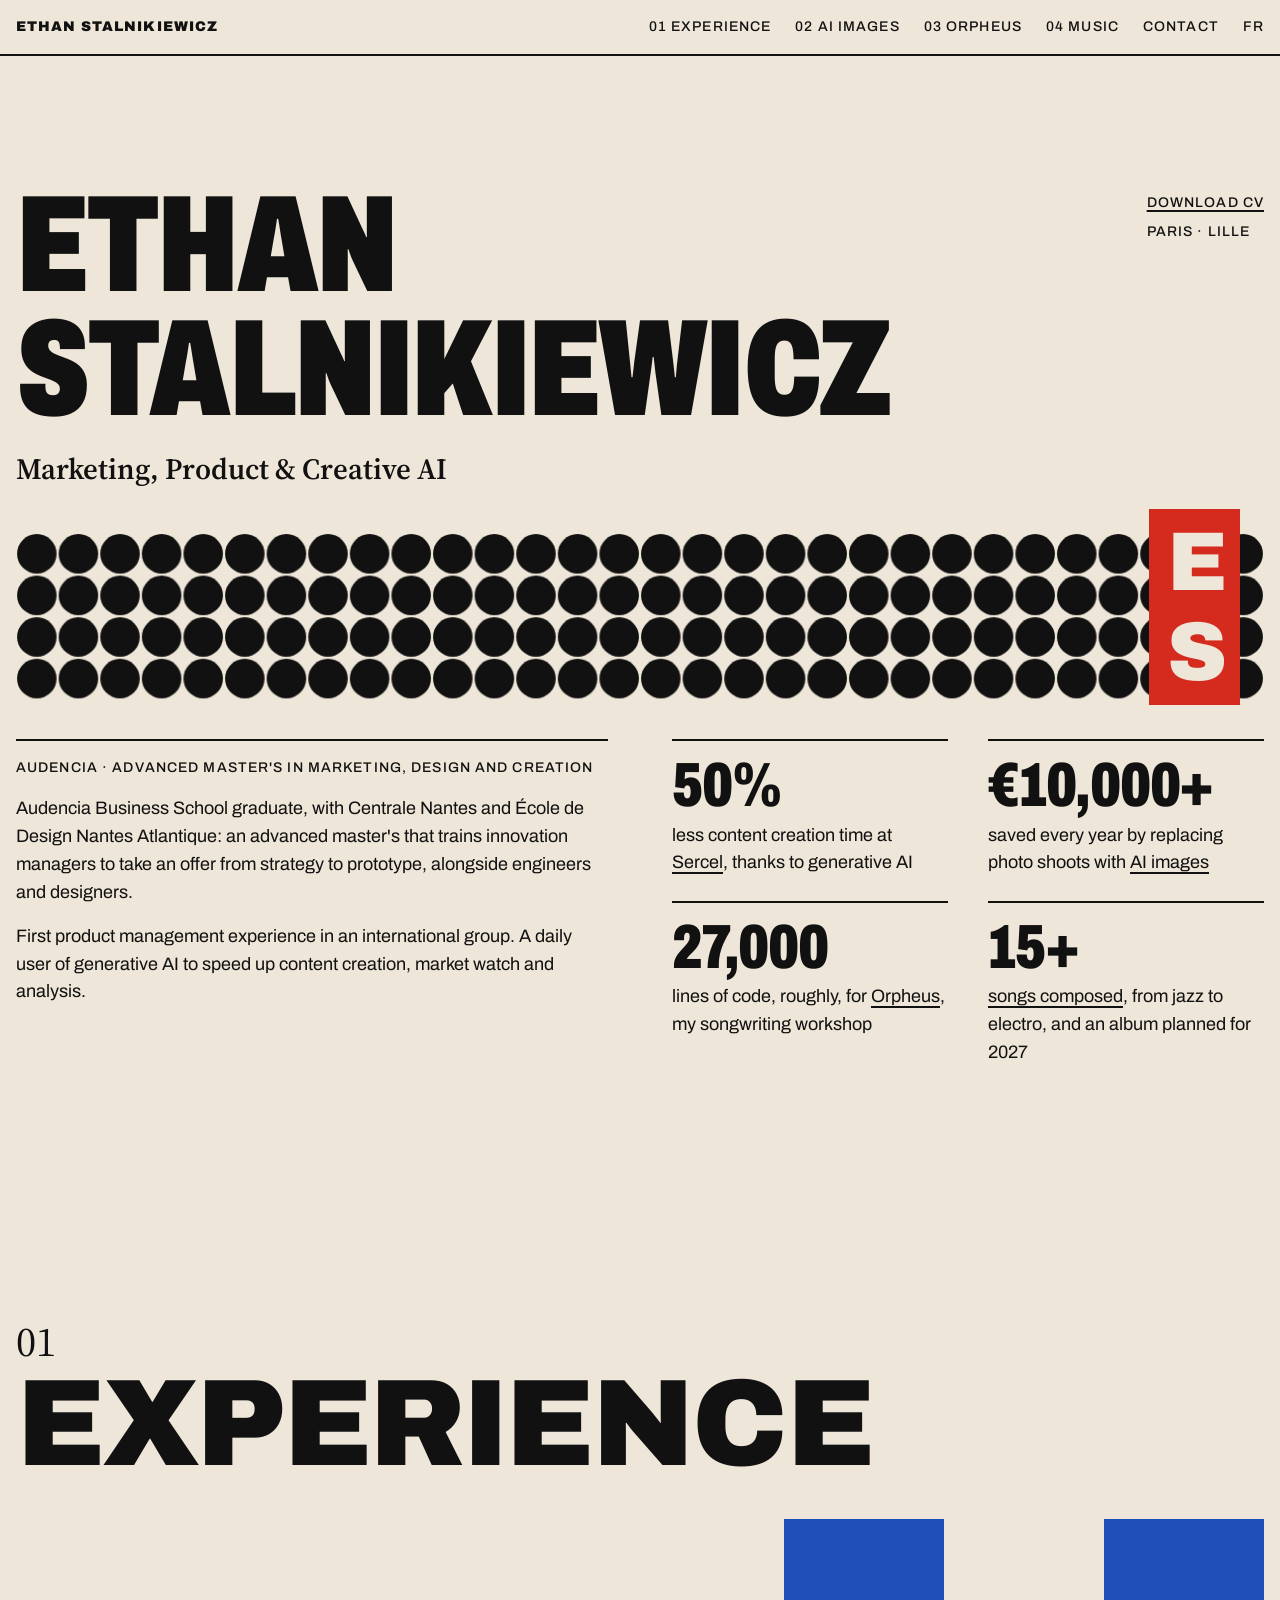
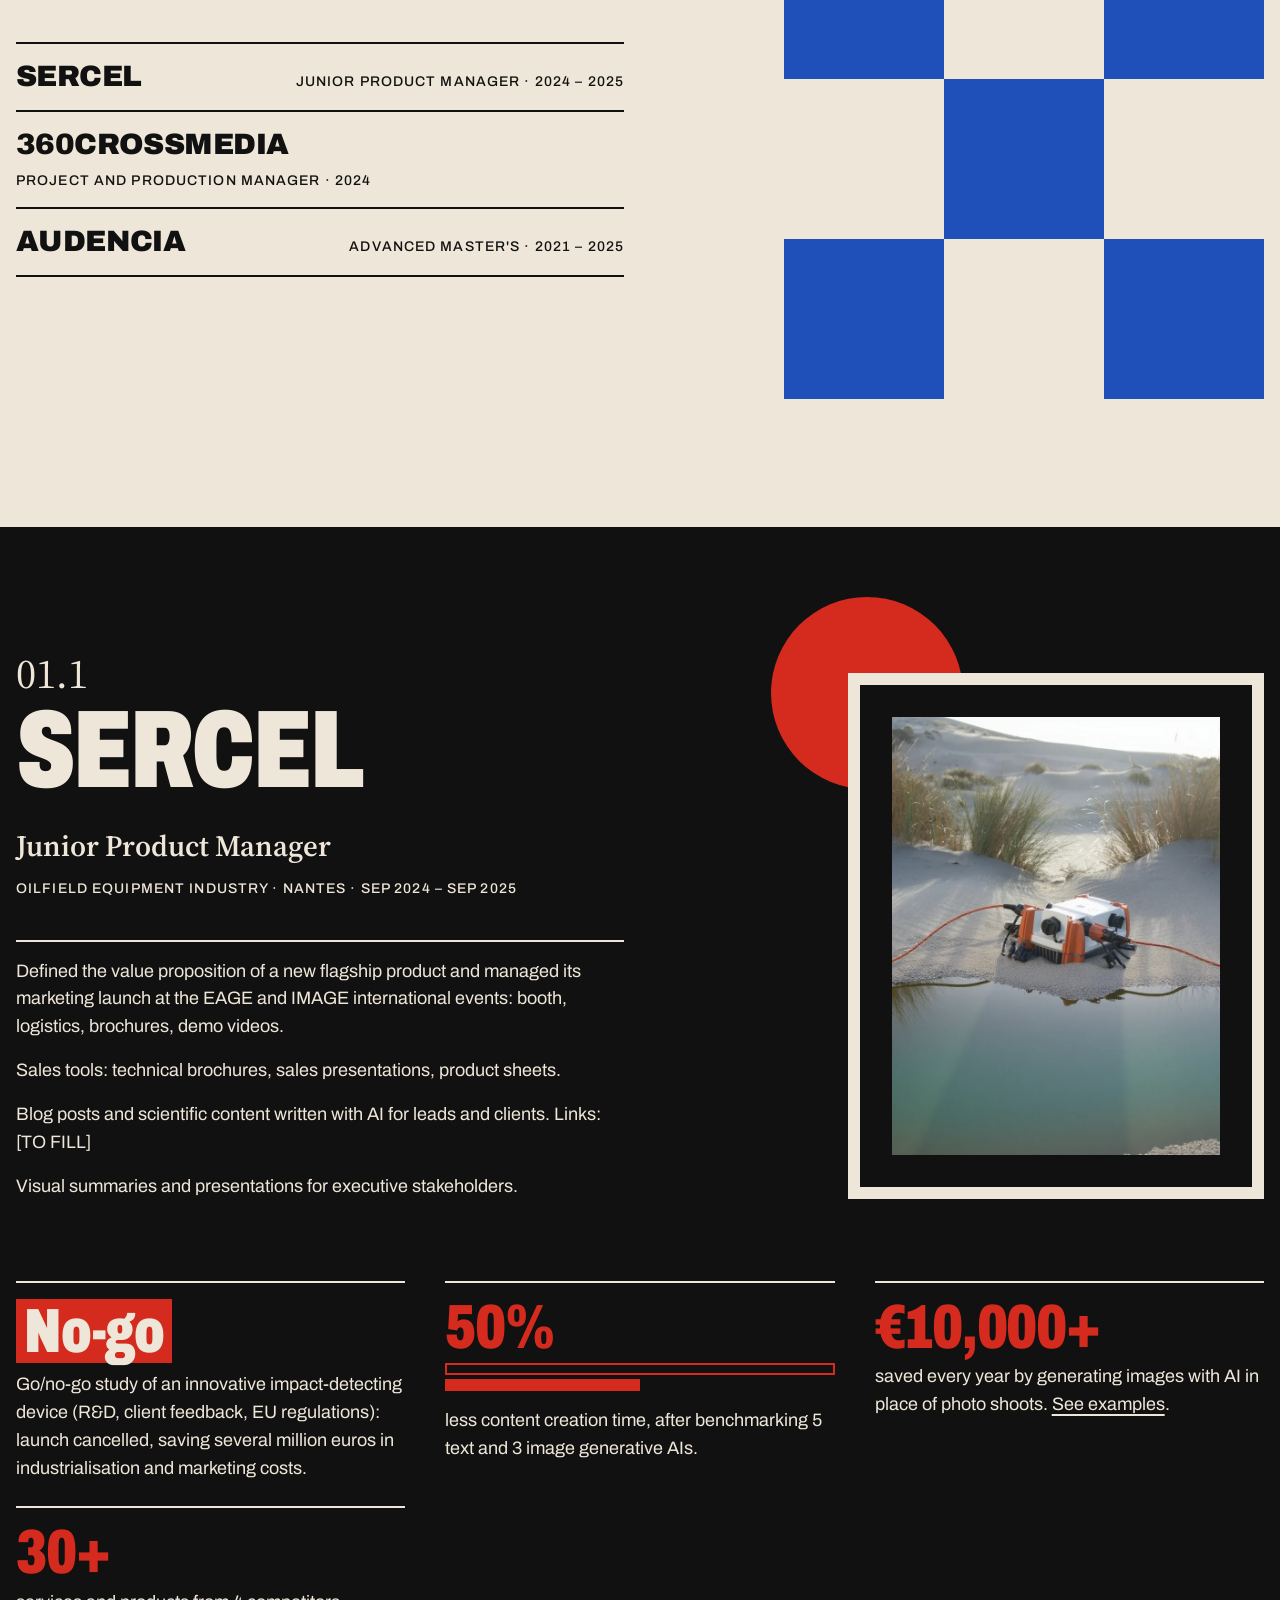
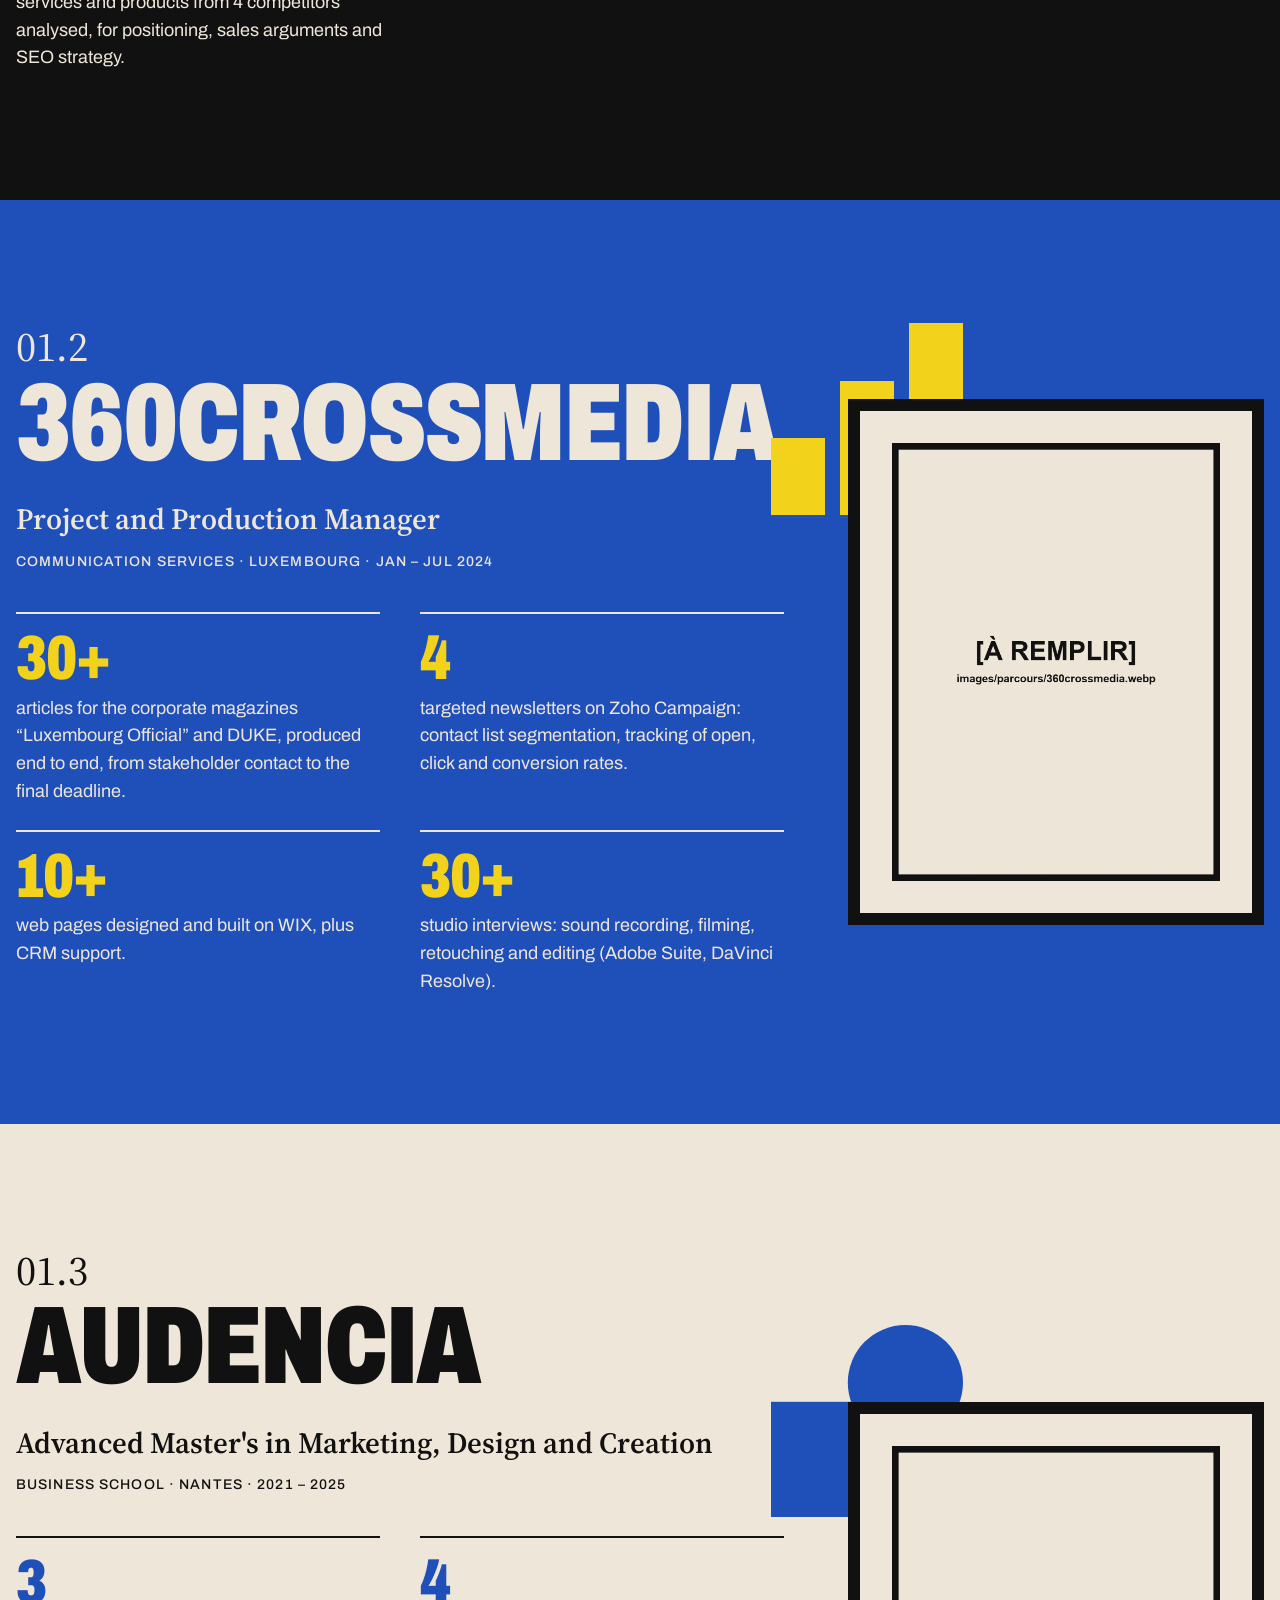
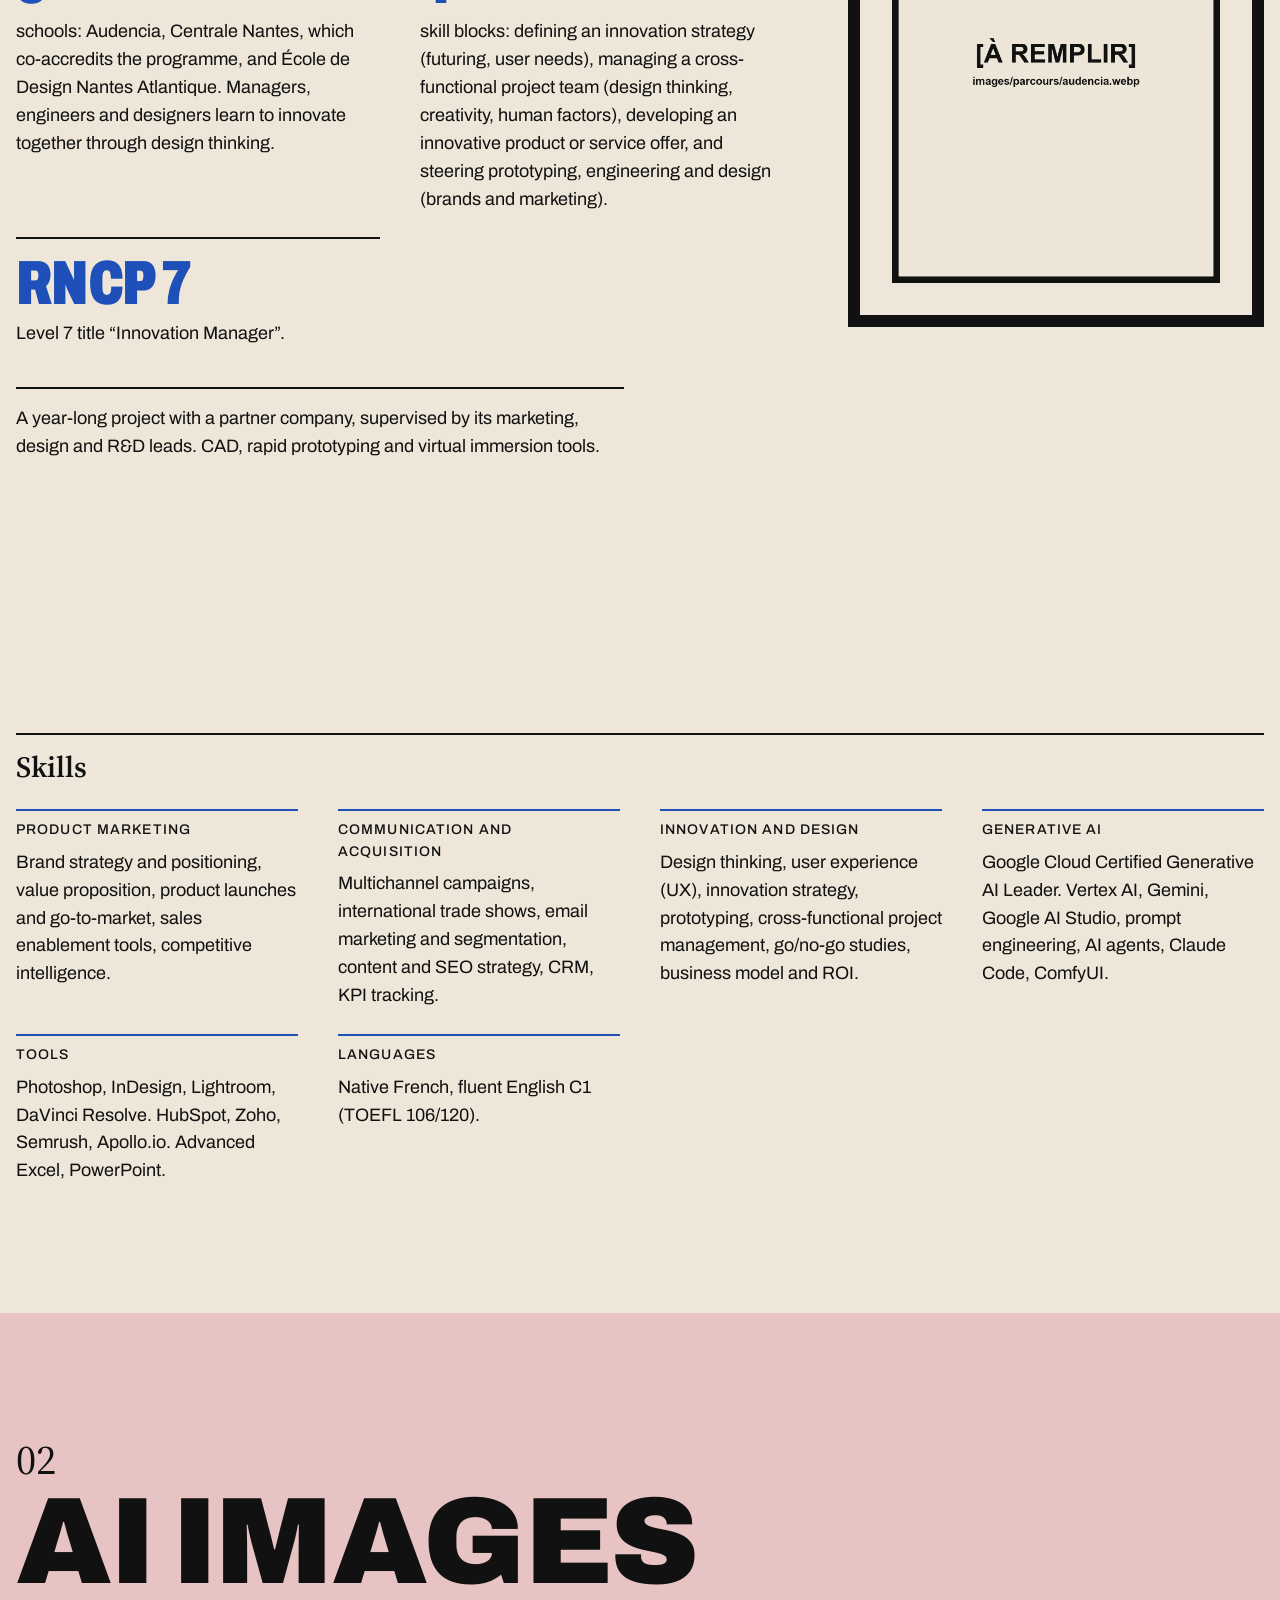
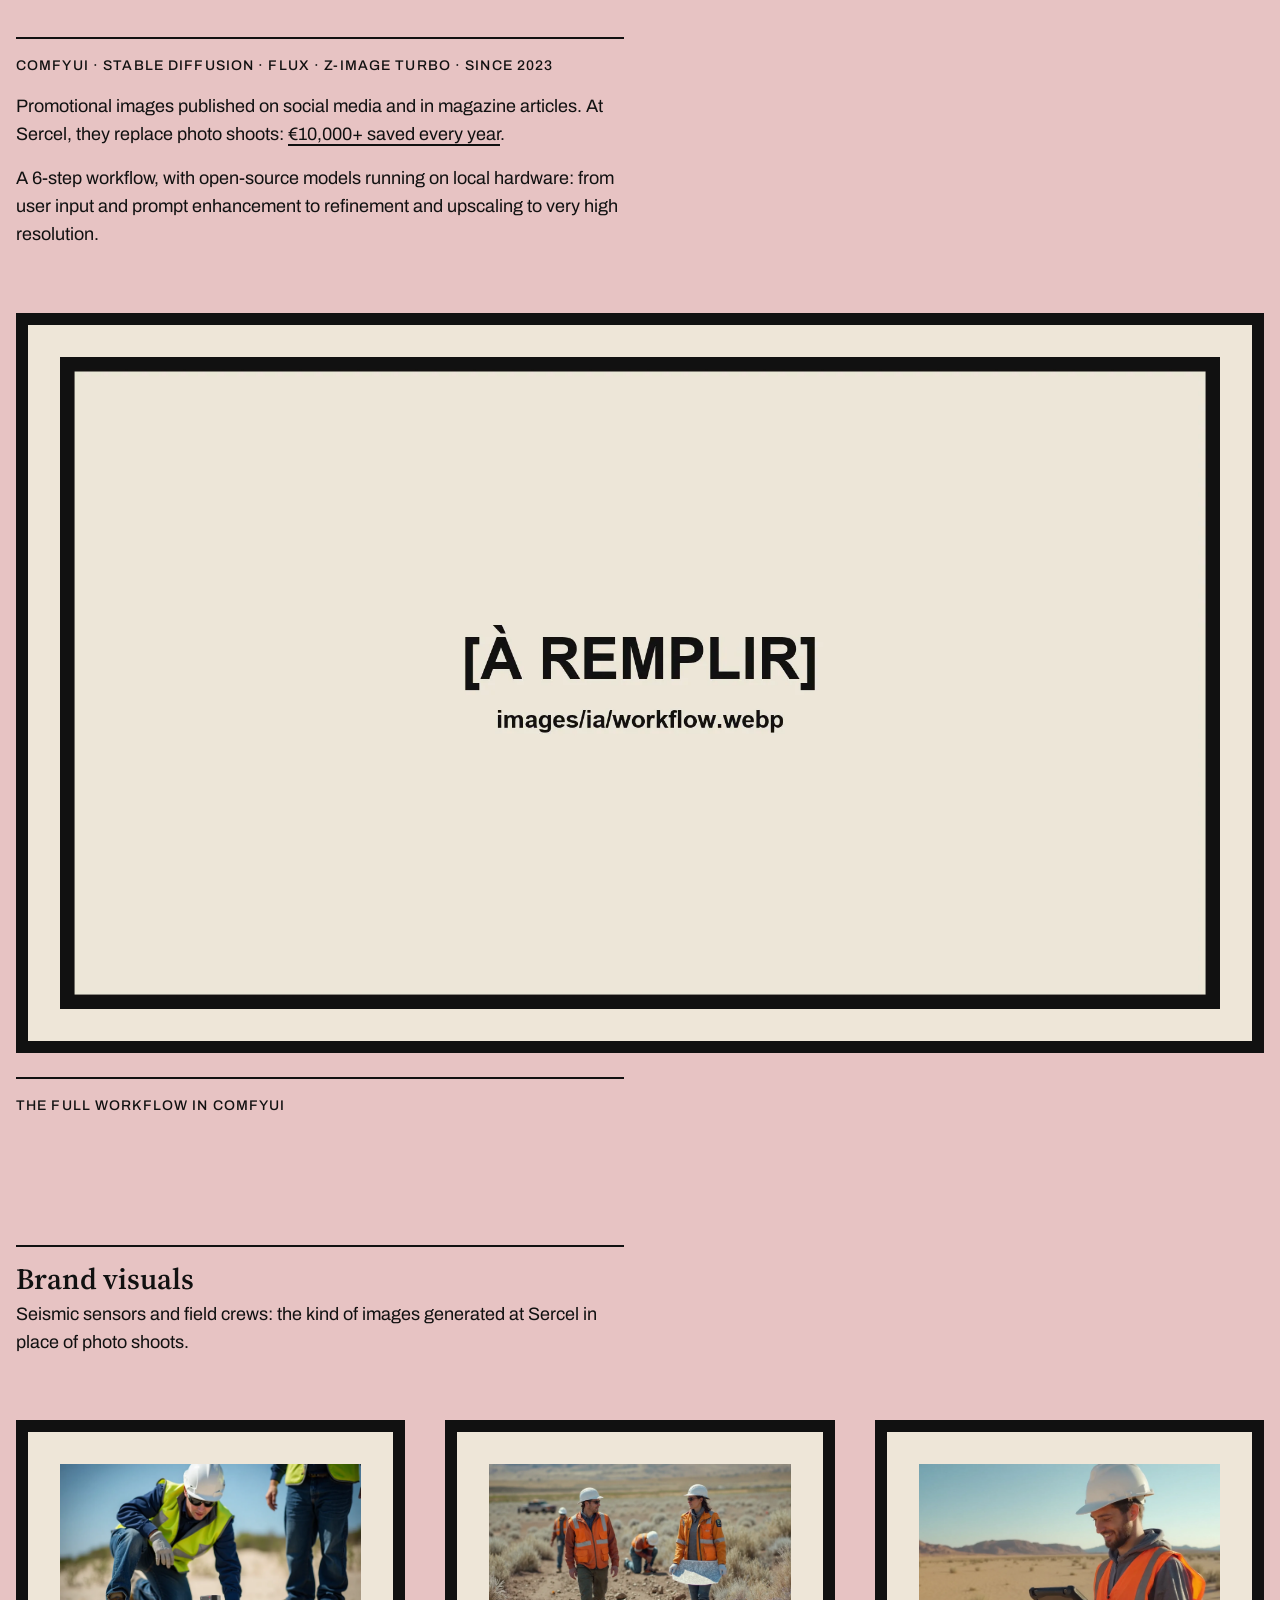
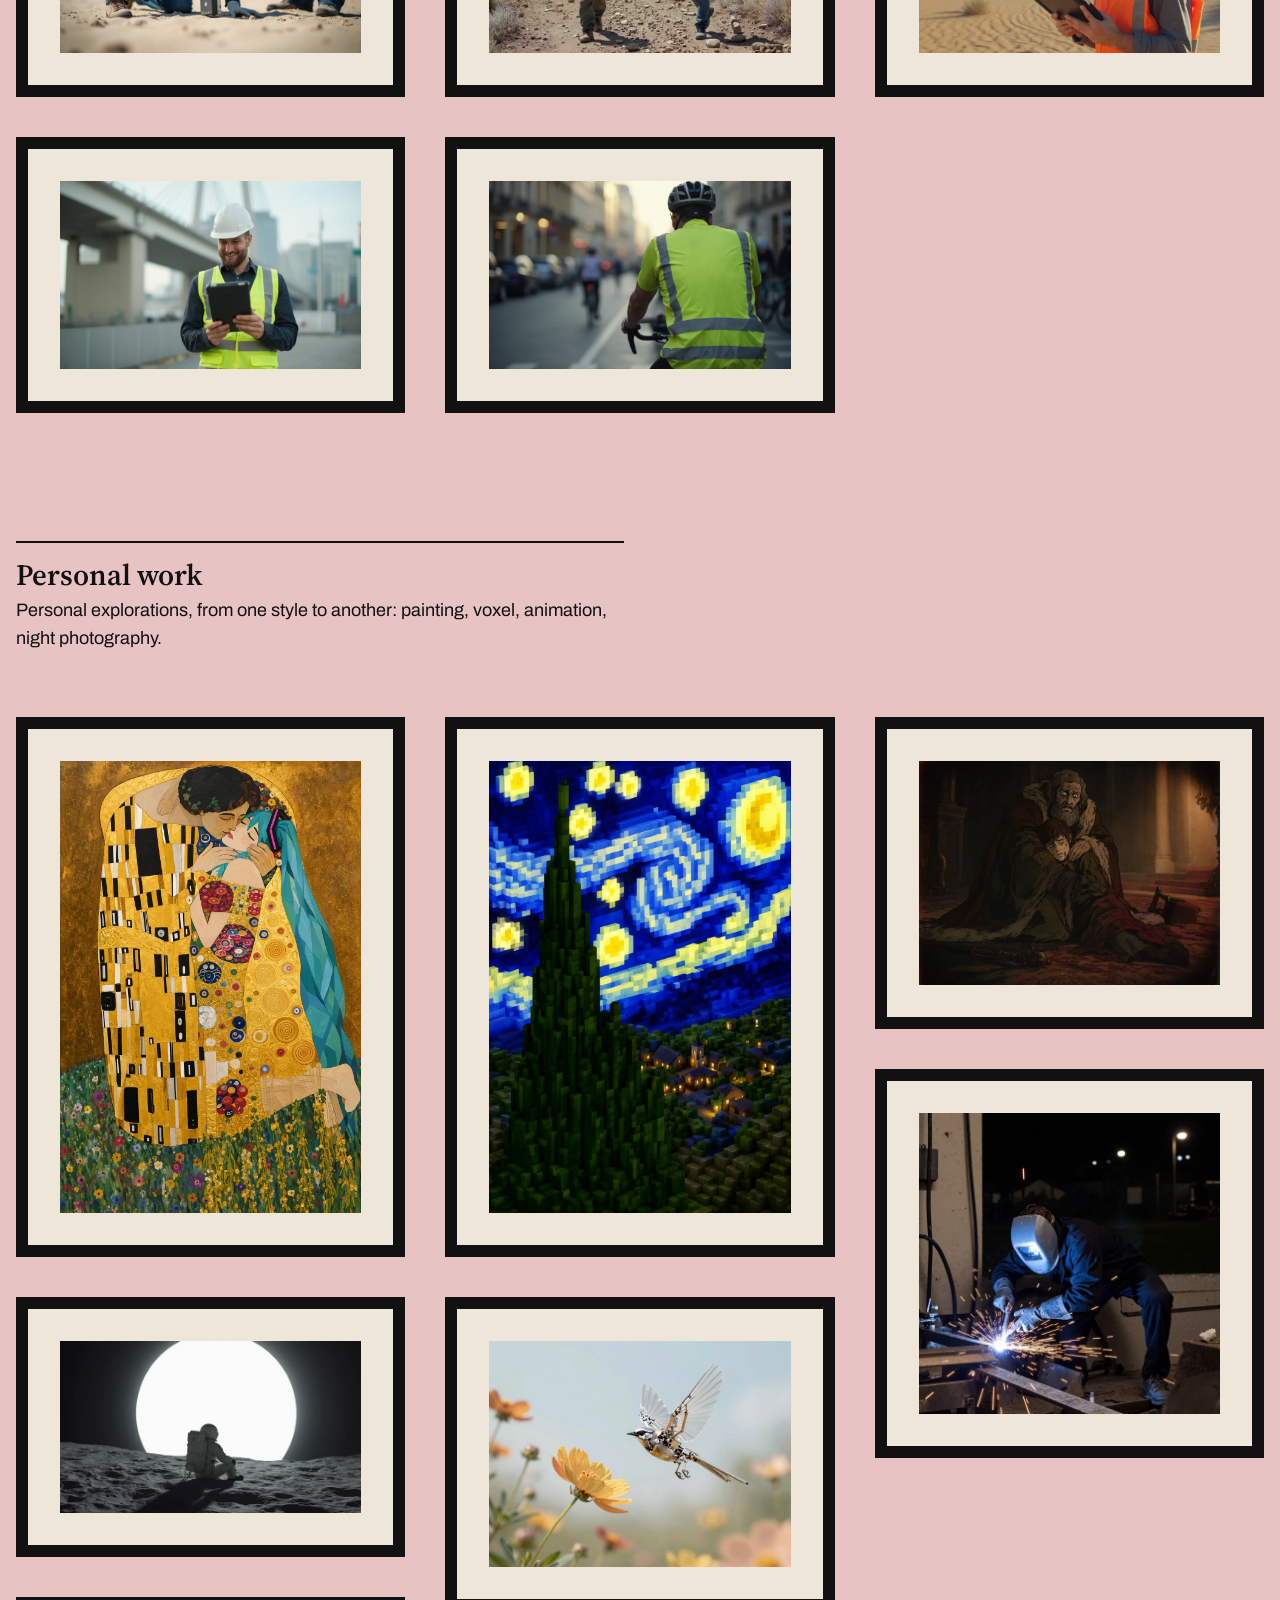
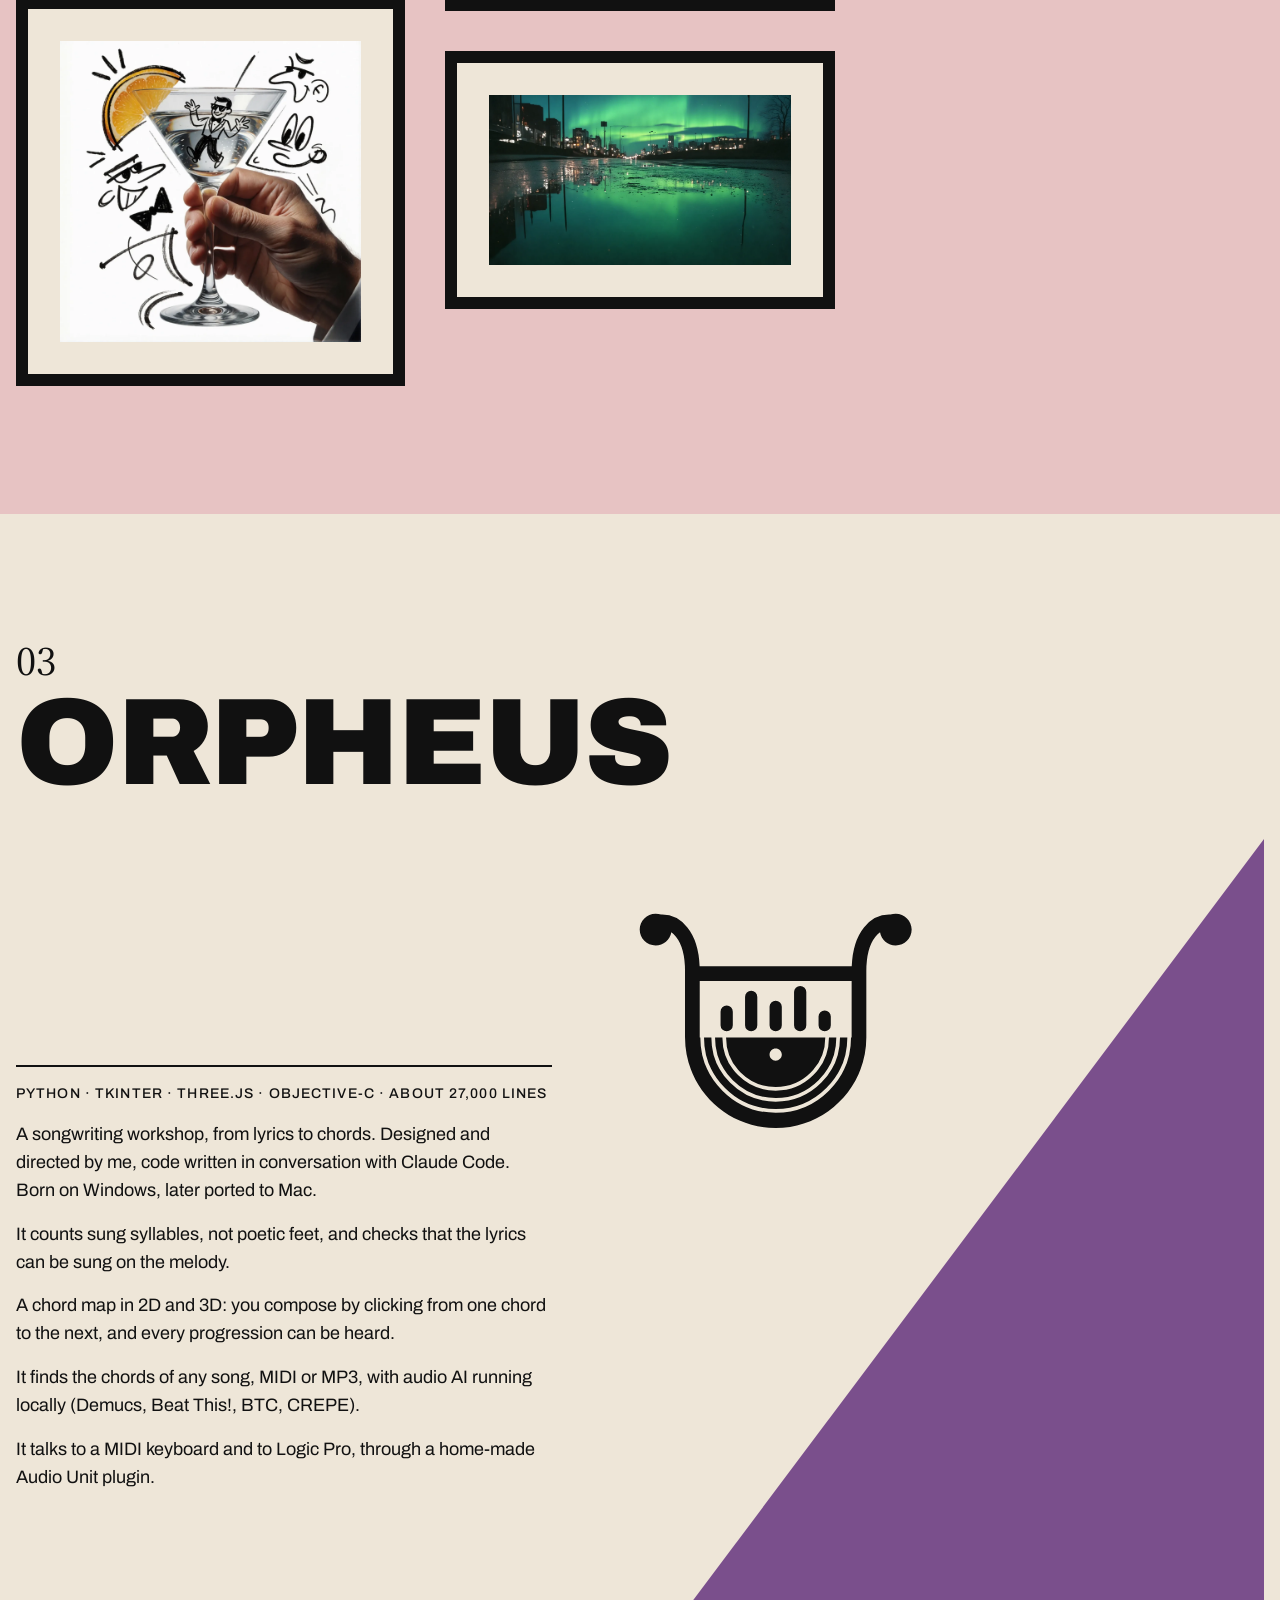
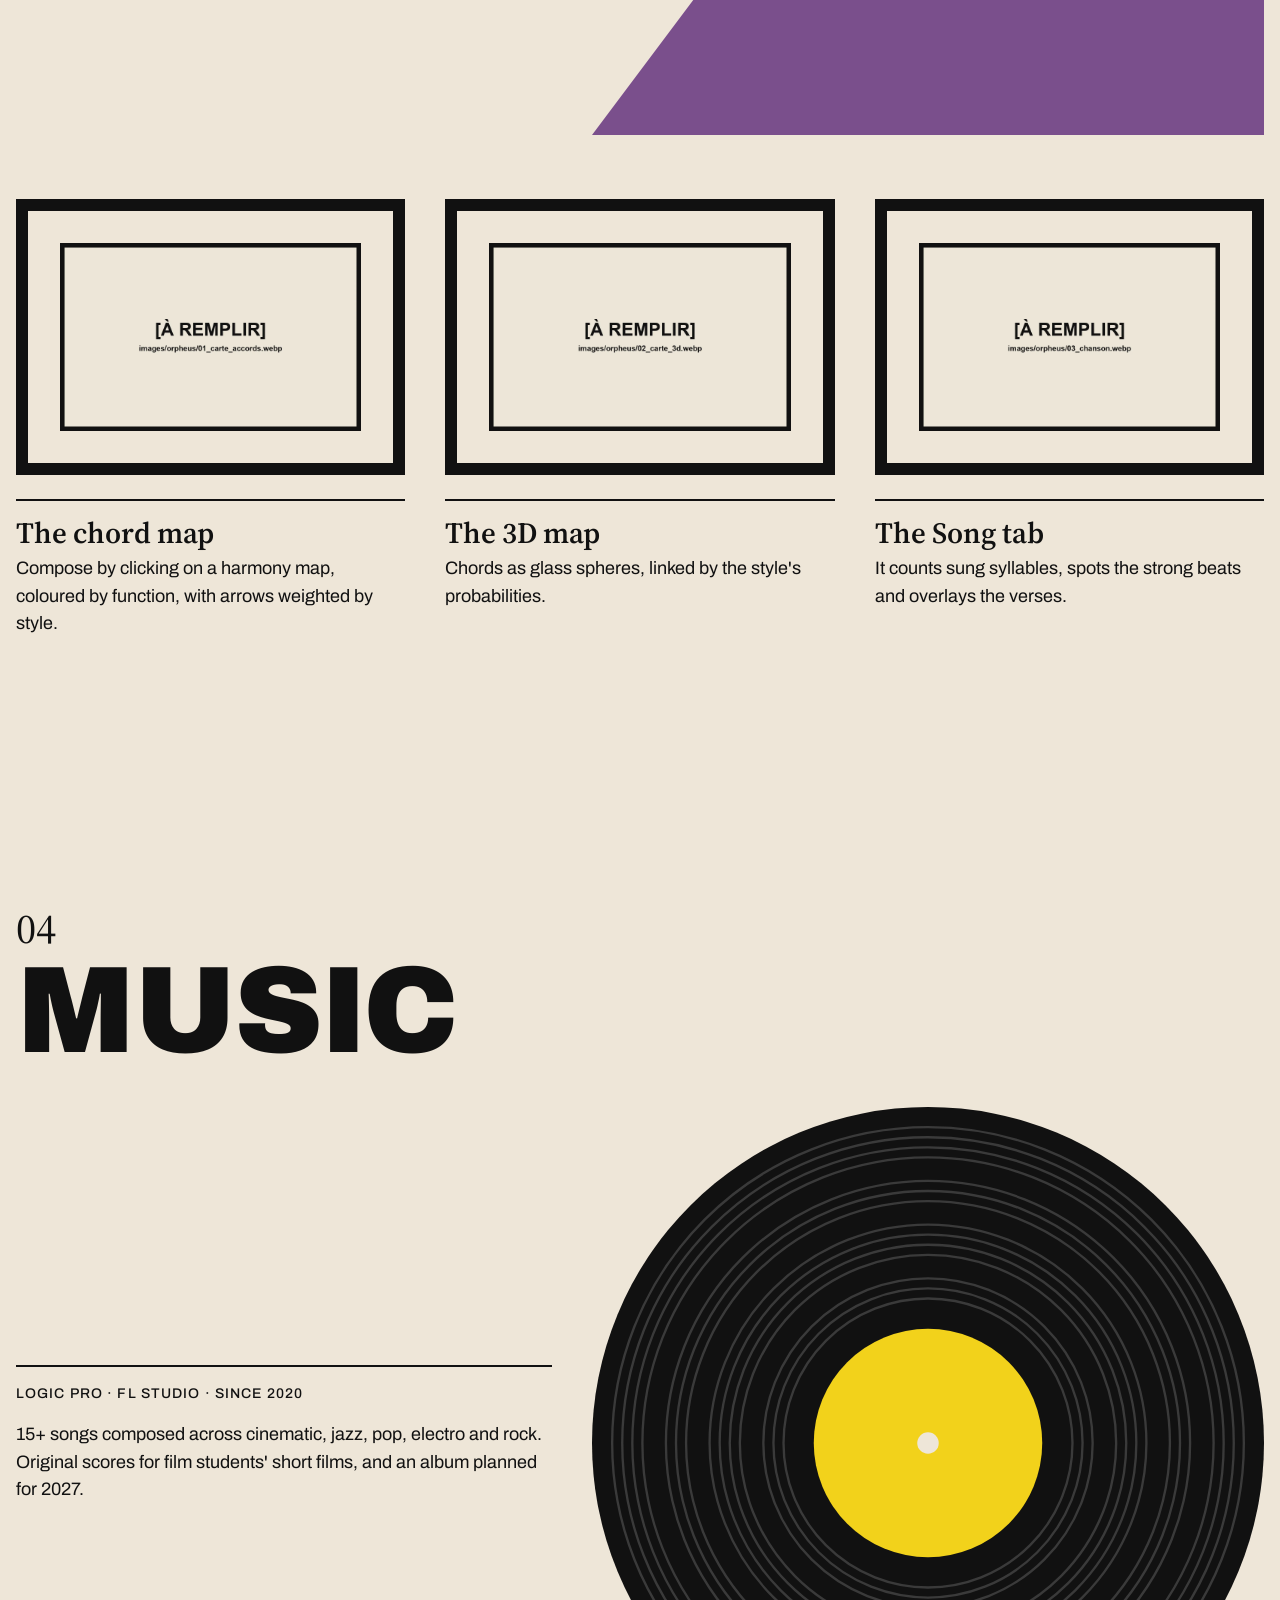
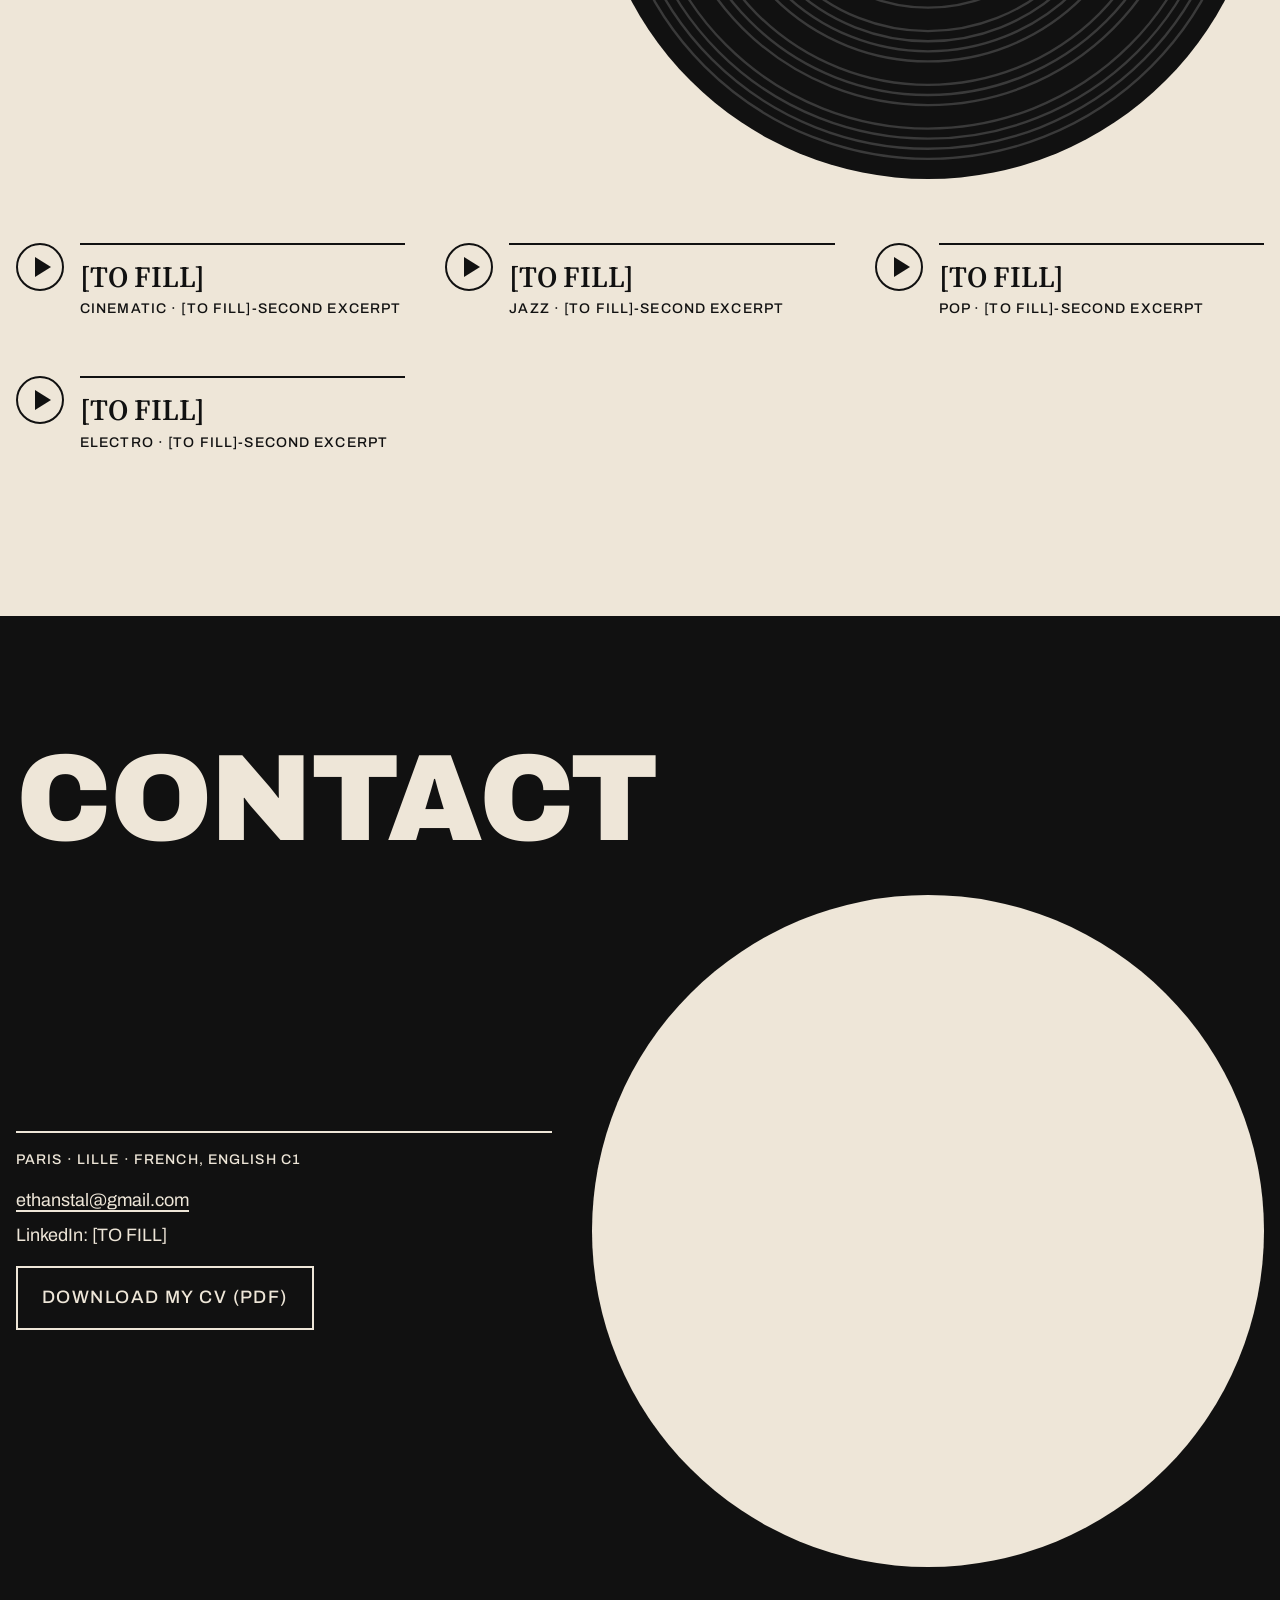
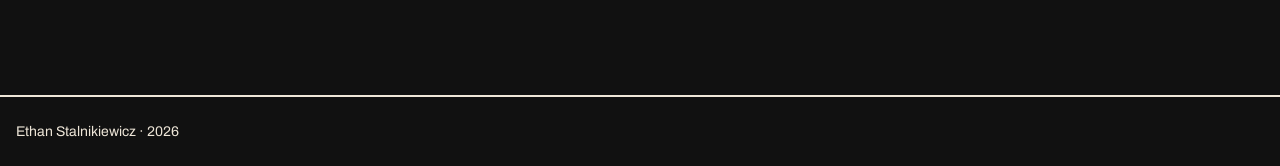
==== commit 332ea429: "Publication du site" ====
--- a/en.html
+++ b/en.html
@@ -4,15 +4,24 @@
   <meta charset="utf-8">
   <meta name="viewport" content="width=device-width, initial-scale=1">
   <title>Ethan Stalnikiewicz · Marketing, Product &amp; Creative AI</title>
-  <meta name="description" content="Online CV of Ethan Stalnikiewicz: marketing, product and creative AI. Experience, music, the Orpheus software, AI images and tools.">
+  <meta name="description" content="Online CV of Ethan Stalnikiewicz: marketing, product and creative AI. Experience, AI images, the Orpheus software and music.">
+  <meta name="color-scheme" content="only light">
+  <meta property="og:type" content="website">
+  <meta property="og:title" content="Ethan Stalnikiewicz · Marketing, Product &amp; Creative AI">
+  <meta property="og:description" content="Online CV of Ethan Stalnikiewicz: marketing, product and creative AI. Experience, AI images, the Orpheus software and music.">
+  <meta property="og:url" content="https://ethanstal.github.io/en.html">
+  <meta property="og:locale" content="en_US">
+  <!-- [TO FILL]: add <meta property="og:image" content="https://ethanstal.github.io/images/partage.png"> (1200 × 630), then set twitter:card to summary_large_image -->
+  <meta name="twitter:card" content="summary">
   <link rel="alternate" hreflang="fr" href="index.html">
   <link rel="alternate" hreflang="en" href="en.html">
-  <link rel="icon" href="data:,">
+  <link rel="icon" href="images/favicon.svg" type="image/svg+xml">
   <link rel="preconnect" href="https://fonts.googleapis.com">
   <link rel="preconnect" href="https://fonts.gstatic.com" crossorigin>
   <link rel="stylesheet" href="https://fonts.googleapis.com/css2?family=Archivo:wdth,wght@62..125,400..900&family=Source+Serif+4:opsz,wght@8..60,400..900&display=swap">
   <link rel="stylesheet" href="styles.css">
   <script src="audio.js" defer></script>
+  <script src="nav.js" defer></script>
 </head>
 <body>
   <a class="evitement" href="#contenu">Skip to content</a>
@@ -22,10 +31,9 @@
     <nav aria-label="Sections">
       <ul>
         <li><a href="#parcours">01 Experience</a></li>
-        <li><a href="#musique">02 Music</a></li>
-        <li><a href="#logiciels">03 Software</a></li>
-        <li><a href="#images">04 AI Images</a></li>
-        <li><a href="#outils">05 Tools</a></li>
+        <li><a href="#images">02 AI Images</a></li>
+        <li><a href="#logiciels">03 Orpheus</a></li>
+        <li><a href="#musique">04 Music</a></li>
         <li><a href="#contact">Contact</a></li>
         <li><a href="index.html" hreflang="fr" lang="fr">FR</a></li>
       </ul>
@@ -36,17 +44,17 @@
     <section class="section s-accueil" id="accueil" aria-labelledby="titre-accueil">
       <div class="accueil__tete">
         <h1 class="nom" id="titre-accueil"><span>Ethan</span> <span>Stalnikiewicz</span></h1>
-        <p class="accueil__meta">CV · 2026<br>Paris · Lille</p>
+        <p class="accueil__meta"><a href="cv/CV_Ethan_Stalnikiewicz_EN.pdf" download>Download CV</a><br>Paris · Lille</p>
       </div>
       <p class="role">Marketing, Product &amp; Creative AI</p>
       <div class="accueil__bloc">
-        <svg class="cercles" viewBox="0 0 600 200" aria-hidden="true" focusable="false">
+        <svg class="cercles" viewBox="0 0 600 80" aria-hidden="true" focusable="false">
           <defs>
             <pattern id="motif-cercles" width="20" height="20" patternUnits="userSpaceOnUse">
               <circle cx="10" cy="10" r="9.5" fill="currentColor"/>
             </pattern>
           </defs>
-          <rect width="600" height="200" fill="url(#motif-cercles)"/>
+          <rect width="600" height="80" fill="url(#motif-cercles)"/>
         </svg>
         <span class="hanko" aria-hidden="true">ES</span>
       </div>
@@ -57,10 +65,10 @@
           <p>First product management experience in an international group. A daily user of generative AI to speed up content creation, market watch and analysis.</p>
         </div>
         <ul class="chiffres">
-          <li><span class="chiffres__nombre">50%</span> less content creation time at Sercel, thanks to generative AI</li>
-          <li><span class="chiffres__nombre">€10,000+</span> saved every year by replacing photo shoots with AI images</li>
-          <li><span class="chiffres__nombre">27,000</span> lines of code, roughly, for Orpheus, my songwriting workshop</li>
-          <li><span class="chiffres__nombre">15+</span> songs composed, from jazz to electro, and an album planned for 2027</li>
+          <li><span class="chiffres__nombre">50%</span> less content creation time at <a href="#sercel">Sercel</a>, thanks to generative AI</li>
+          <li><span class="chiffres__nombre">€10,000+</span> saved every year by replacing photo shoots with <a href="#images-marque">AI images</a></li>
+          <li><span class="chiffres__nombre">27,000</span> lines of code, roughly, for <a href="#logiciels">Orpheus</a>, my songwriting workshop</li>
+          <li><span class="chiffres__nombre">15+</span> <a href="#musique">songs composed</a>, from jazz to electro, and an album planned for 2027</li>
         </ul>
       </div>
     </section>
@@ -178,8 +186,8 @@
         <p>Google Cloud Certified Generative AI Leader. Vertex AI, Gemini, Google AI Studio, prompt engineering, AI agents, Claude Code, ComfyUI.</p>
       </div>
       <div>
-        <p class="cartel__meta">Office and prospecting</p>
-        <p>Advanced Excel, PowerPoint, Apollo.io.</p>
+        <p class="cartel__meta">Tools</p>
+        <p>Photoshop, InDesign, Lightroom, DaVinci Resolve. HubSpot, Zoho, Semrush, Apollo.io. Advanced Excel, PowerPoint.</p>
       </div>
       <div>
         <p class="cartel__meta">Languages</p>
@@ -189,8 +197,122 @@
   </div>
     </section>
 
+    <section class="section s-images" id="images" aria-labelledby="titre-images">
+      <h2 id="titre-images"><span class="numero">02</span> AI Images</h2>
+      <div class="cartel">
+        <p class="cartel__meta">ComfyUI · Stable Diffusion · Flux · Z-Image Turbo · since 2023</p>
+        <p>Promotional images published on social media and in magazine articles. At Sercel, they replace photo shoots: <a href="#sercel">€10,000+ saved every year</a>.</p>
+        <p>A 6-step workflow, with open-source models running on local hardware: from user input and prompt enhancement to refinement and upscaling to very high resolution.</p>
+      </div>
+      <figure class="affiche affiche--large">
+        <!-- [TO FILL]: overwrite images/ia/workflow.webp with the workflow screenshot, in 16:9 (1920 × 1080) -->
+        <img src="images/ia/workflow.webp" alt="Screenshot of the ComfyUI workflow, from user input to upscaling. [TO FILL]" loading="lazy" decoding="async" width="1920" height="1080">
+        <figcaption class="cartel">
+          <p class="cartel__meta">The full workflow in ComfyUI</p>
+        </figcaption>
+      </figure>
+      <div class="cartel groupe" id="images-marque">
+        <h3 class="cartel__titre">Brand visuals</h3>
+        <p>Seismic sensors and field crews: the kind of images generated at Sercel in place of photo shoots.</p>
+      </div>
+      <div class="galerie">
+        <figure class="affiche affiche--paysage">
+          <img src="images/ia/sercel-1.webp" alt="A technician in a hard hat and high-visibility vest kneels in the sand to place a seismic sensor." loading="lazy" decoding="async" width="1408" height="1088">
+        </figure>
+        <figure class="affiche affiche--paysage">
+          <img src="images/ia/sercel-2.webp" alt="Two geophysicists in orange jackets cross an arid plain, one holding a map, with a crew at work behind them." loading="lazy" decoding="async" width="1600" height="1005">
+        </figure>
+        <figure class="affiche affiche--paysage">
+          <img src="images/ia/sercel-3.webp" alt="A smiling technician in a white hard hat and orange vest checks a tablet in the desert." loading="lazy" decoding="async" width="1600" height="956">
+        </figure>
+        <figure class="affiche affiche--paysage">
+          <img src="images/ia/sercel-4.webp" alt="An engineer in a hard hat and yellow vest smiles at a tablet, below a cable-stayed bridge." loading="lazy" decoding="async" width="1600" height="1005">
+        </figure>
+        <figure class="affiche affiche--paysage">
+          <img src="images/ia/sercel-5.webp" alt="A cyclist in a high-visibility vest, seen from behind, on a city street at dawn." loading="lazy" decoding="async" width="1600" height="1113">
+        </figure>
+      </div>
+      <div class="cartel groupe">
+        <h3 class="cartel__titre">Personal work</h3>
+        <p>Personal explorations, from one style to another: painting, voxel, animation, night photography.</p>
+      </div>
+      <div class="galerie galerie--mosaique">
+        <figure class="affiche">
+          <img src="images/ia/libre-1.webp" alt="A pastiche of Klimt's The Kiss in gold leaf, with the woman wearing Hatsune Miku's turquoise hair." loading="lazy" decoding="async" width="992" height="1488">
+        </figure>
+        <figure class="affiche">
+          <img src="images/ia/libre-2.webp" alt="An astronaut sitting on the lunar ground, seen from behind, facing a disc of white light." loading="lazy" decoding="async" width="1344" height="768">
+        </figure>
+        <figure class="affiche">
+          <img src="images/ia/libre-3.webp" alt="A hand holds a martini glass with a small ink-drawn figure dancing inside, surrounded by doodled faces." loading="lazy" decoding="async" width="1448" height="1448">
+        </figure>
+        <figure class="affiche">
+          <img src="images/ia/libre-4.webp" alt="Van Gogh's The Starry Night rebuilt in voxel cubes." loading="lazy" decoding="async" width="832" height="1248">
+        </figure>
+        <figure class="affiche">
+          <img src="images/ia/libre-5.webp" alt="A mechanical bird with transparent wings flies toward an orange flower." loading="lazy" decoding="async" width="1600" height="1200">
+        </figure>
+        <figure class="affiche">
+          <img src="images/ia/libre-6.webp" alt="A green aurora over a city avenue, reflected in a puddle." loading="lazy" decoding="async" width="1600" height="902">
+        </figure>
+        <figure class="affiche">
+          <img src="images/ia/libre-7.webp" alt="Dark animation still: an old king in a fur cloak holds a wounded young boy in a throne room." loading="lazy" decoding="async" width="1600" height="1189">
+        </figure>
+        <figure class="affiche">
+          <img src="images/ia/libre-8.webp" alt="A masked welder works at night in a shower of sparks." loading="lazy" decoding="async" width="1216" height="1216">
+        </figure>
+      </div>
+    </section>
+
+    <section class="section s-logiciels" id="logiciels" aria-labelledby="titre-logiciels">
+      <h2 id="titre-logiciels"><span class="numero">03</span> Orpheus</h2>
+      <div class="entete">
+        <div class="entete__texte">
+          <div class="cartel">
+            <p class="cartel__meta">Python · Tkinter · Three.js · Objective-C · about 27,000 lines</p>
+            <p>A songwriting workshop, from lyrics to chords. Designed and directed by me, code written in conversation with Claude Code. Born on Windows, later ported to Mac.</p>
+            <p>It counts sung syllables, not poetic feet, and checks that the lyrics can be sung on the melody.</p>
+            <p>A chord map in 2D and 3D: you compose by clicking from one chord to the next, and every progression can be heard.</p>
+            <p>It finds the chords of any song, MIDI or MP3, with audio AI running locally (Demucs, Beat This!, BTC, CREPE).</p>
+            <p>It talks to a MIDI keyboard and to Logic Pro, through a home-made Audio Unit plugin.</p>
+          </div>
+        </div>
+        <svg class="forme" viewBox="0 0 300 400" role="img" aria-labelledby="titre-lyre" focusable="false">
+          <title id="titre-lyre">Orpheus, a lyre whose body is a vinyl record</title>
+          <polygon points="0,400 300,400 300,0" fill="currentColor"/>
+          <svg class="lyre" x="12" y="12" width="140" height="140" viewBox="0 0 256 256">
+            <path d="M54 140V86Q54 66.95 46.58 57.77Q44.82 55.59 42.82 54.2C41.77 60.33 36.43 65 30 65C22.82 65 17 59.18 17 52C17 44.82 22.82 39 30 39C31.55 39 33.03 39.27 34.41 39.77Q47.1 39.31 55.92 50.23Q65.12 61.62 65.92 82H190.08Q190.88 61.62 200.08 50.23Q208.9 39.31 221.59 39.77C222.97 39.27 224.45 39 226 39C233.18 39 239 44.82 239 52C239 59.18 233.18 65 226 65C219.57 65 214.23 60.33 213.18 54.2Q211.18 55.59 209.42 57.77Q202 66.95 202 86V140C202 180.87 168.87 214 128 214C87.13 214 54 180.87 54 140ZM66 94V140H66.5Q66.5 165.47 84.51 183.49Q102.53 201.5 128 201.5Q153.47 201.5 171.49 183.49Q189.5 165.47 189.5 140H190V94ZM87.5 140H168.5Q168.5 156.78 156.64 168.64Q144.78 180.5 128 180.5Q111.22 180.5 99.36 168.64Q87.5 156.78 87.5 140ZM69.5 140H75.5Q75.5 161.75 90.88 177.12Q106.25 192.5 128 192.5Q149.75 192.5 165.12 177.12Q180.5 161.75 180.5 140H186.5Q186.5 164.23 169.37 181.37Q152.23 198.5 128 198.5Q103.77 198.5 86.63 181.37Q69.5 164.23 69.5 140ZM78.5 140H84.5Q84.5 158.02 97.24 170.76Q109.98 183.5 128 183.5Q146.02 183.5 158.76 170.76Q171.5 158.02 171.5 140H177.5Q177.5 160.5 163 175Q148.5 189.5 128 189.5Q107.5 189.5 93 175Q78.5 160.5 78.5 140ZM153 103V130Q153 132.07 151.54 133.54Q150.07 135 148 135Q145.93 135 144.46 133.54Q143 132.07 143 130V103Q143 100.93 144.46 99.46Q145.93 98 148 98Q150.07 98 151.54 99.46Q153 100.93 153 103ZM113 107V130Q113 132.07 111.54 133.54Q110.07 135 108 135Q105.93 135 104.46 133.54Q103 132.07 103 130V107Q103 104.93 104.46 103.46Q105.93 102 108 102Q110.07 102 111.54 103.46Q113 104.93 113 107ZM133 115V130Q133 132.07 131.54 133.54Q130.07 135 128 135Q125.93 135 124.46 133.54Q123 132.07 123 130V115Q123 112.93 124.46 111.46Q125.93 110 128 110Q130.07 110 131.54 111.46Q133 112.93 133 115ZM93 119V130Q93 132.07 91.54 133.54Q90.07 135 88 135Q85.93 135 84.46 133.54Q83 132.07 83 130V119Q83 116.93 84.46 115.46Q85.93 114 88 114Q90.07 114 91.54 115.46Q93 116.93 93 119ZM173 123V130Q173 132.07 171.54 133.54Q170.07 135 168 135Q165.93 135 164.46 133.54Q163 132.07 163 130V123Q163 120.93 164.46 119.46Q165.93 118 168 118Q170.07 118 171.54 119.46Q173 120.93 173 123ZM133 154C133 151.24 130.76 149 128 149C125.24 149 123 151.24 123 154C123 156.76 125.24 159 128 159C130.76 159 133 156.76 133 154Z"/>
+          </svg>
+        </svg>
+      </div>
+
+      <div class="galerie">
+        <figure class="affiche affiche--paysage">
+          <img src="images/orpheus/01_carte_accords.webp" alt="Orpheus screenshot: the chord map, with a progression composed by clicking from one chord to the next. [TO FILL]" loading="lazy" decoding="async" width="1600" height="1000">
+          <figcaption class="cartel">
+            <h3 class="cartel__titre">The chord map</h3>
+            <p>Compose by clicking on a harmony map, coloured by function, with arrows weighted by style.</p>
+          </figcaption>
+        </figure>
+        <figure class="affiche affiche--paysage">
+          <img src="images/orpheus/02_carte_3d.webp" alt="Orpheus screenshot: the 3D chord map, spheres linked by glowing arrows. [TO FILL]" loading="lazy" decoding="async" width="1600" height="1000">
+          <figcaption class="cartel">
+            <h3 class="cartel__titre">The 3D map</h3>
+            <p>Chords as glass spheres, linked by the style's probabilities.</p>
+          </figcaption>
+        </figure>
+        <figure class="affiche affiche--paysage">
+          <img src="images/orpheus/03_chanson.webp" alt="Orpheus screenshot: the Song tab, with sung syllables counted line by line. [TO FILL]" loading="lazy" decoding="async" width="1600" height="1000">
+          <figcaption class="cartel">
+            <h3 class="cartel__titre">The Song tab</h3>
+            <p>It counts sung syllables, spots the strong beats and overlays the verses.</p>
+          </figcaption>
+        </figure>
+      </div>
+    </section>
+
     <section class="section s-musique" id="musique" aria-labelledby="titre-musique">
-      <h2 id="titre-musique"><span class="numero">02</span> Music</h2>
+      <h2 id="titre-musique"><span class="numero">04</span> Music</h2>
       <div class="entete">
         <div class="entete__texte">
           <div class="cartel">
@@ -274,152 +396,6 @@
       </ul>
     </section>
 
-    <section class="section s-logiciels" id="logiciels" aria-labelledby="titre-logiciels">
-      <h2 id="titre-logiciels"><span class="numero">03</span> Software</h2>
-      <div class="entete">
-        <div class="entete__texte">
-          <div class="cartel">
-            <h3 class="cartel__titre">Orpheus</h3>
-            <p class="cartel__meta">Python · Tkinter · Three.js · Objective-C · about 27,000 lines</p>
-            <p>A songwriting workshop, from lyrics to chords. A vibe-coded project: designed and directed by me, code written in conversation with Claude Code. Born on Windows, later ported to Mac.</p>
-            <p>It counts sung syllables, not poetic feet, and checks that the lyrics can be sung on the melody.</p>
-            <p>A chord map in 2D and 3D: you compose by clicking from one chord to the next, and every progression can be heard.</p>
-            <p>It finds the chords of any song, MIDI or MP3, with audio AI running locally (Demucs, Beat This!, BTC, CREPE).</p>
-            <p>It talks to a MIDI keyboard and to Logic Pro, through a home-made Audio Unit plugin.</p>
-          </div>
-        </div>
-        <svg class="forme" viewBox="0 0 300 400" role="img" aria-labelledby="titre-lyre" focusable="false">
-          <title id="titre-lyre">Orpheus, a lyre whose body is a vinyl record</title>
-          <polygon points="0,400 300,400 300,0" fill="currentColor"/>
-          <svg class="lyre" x="12" y="12" width="140" height="140" viewBox="0 0 256 256">
-            <path d="M54 140V86Q54 66.95 46.58 57.77Q44.82 55.59 42.82 54.2C41.77 60.33 36.43 65 30 65C22.82 65 17 59.18 17 52C17 44.82 22.82 39 30 39C31.55 39 33.03 39.27 34.41 39.77Q47.1 39.31 55.92 50.23Q65.12 61.62 65.92 82H190.08Q190.88 61.62 200.08 50.23Q208.9 39.31 221.59 39.77C222.97 39.27 224.45 39 226 39C233.18 39 239 44.82 239 52C239 59.18 233.18 65 226 65C219.57 65 214.23 60.33 213.18 54.2Q211.18 55.59 209.42 57.77Q202 66.95 202 86V140C202 180.87 168.87 214 128 214C87.13 214 54 180.87 54 140ZM66 94V140H66.5Q66.5 165.47 84.51 183.49Q102.53 201.5 128 201.5Q153.47 201.5 171.49 183.49Q189.5 165.47 189.5 140H190V94ZM87.5 140H168.5Q168.5 156.78 156.64 168.64Q144.78 180.5 128 180.5Q111.22 180.5 99.36 168.64Q87.5 156.78 87.5 140ZM69.5 140H75.5Q75.5 161.75 90.88 177.12Q106.25 192.5 128 192.5Q149.75 192.5 165.12 177.12Q180.5 161.75 180.5 140H186.5Q186.5 164.23 169.37 181.37Q152.23 198.5 128 198.5Q103.77 198.5 86.63 181.37Q69.5 164.23 69.5 140ZM78.5 140H84.5Q84.5 158.02 97.24 170.76Q109.98 183.5 128 183.5Q146.02 183.5 158.76 170.76Q171.5 158.02 171.5 140H177.5Q177.5 160.5 163 175Q148.5 189.5 128 189.5Q107.5 189.5 93 175Q78.5 160.5 78.5 140ZM153 103V130Q153 132.07 151.54 133.54Q150.07 135 148 135Q145.93 135 144.46 133.54Q143 132.07 143 130V103Q143 100.93 144.46 99.46Q145.93 98 148 98Q150.07 98 151.54 99.46Q153 100.93 153 103ZM113 107V130Q113 132.07 111.54 133.54Q110.07 135 108 135Q105.93 135 104.46 133.54Q103 132.07 103 130V107Q103 104.93 104.46 103.46Q105.93 102 108 102Q110.07 102 111.54 103.46Q113 104.93 113 107ZM133 115V130Q133 132.07 131.54 133.54Q130.07 135 128 135Q125.93 135 124.46 133.54Q123 132.07 123 130V115Q123 112.93 124.46 111.46Q125.93 110 128 110Q130.07 110 131.54 111.46Q133 112.93 133 115ZM93 119V130Q93 132.07 91.54 133.54Q90.07 135 88 135Q85.93 135 84.46 133.54Q83 132.07 83 130V119Q83 116.93 84.46 115.46Q85.93 114 88 114Q90.07 114 91.54 115.46Q93 116.93 93 119ZM173 123V130Q173 132.07 171.54 133.54Q170.07 135 168 135Q165.93 135 164.46 133.54Q163 132.07 163 130V123Q163 120.93 164.46 119.46Q165.93 118 168 118Q170.07 118 171.54 119.46Q173 120.93 173 123ZM133 154C133 151.24 130.76 149 128 149C125.24 149 123 151.24 123 154C123 156.76 125.24 159 128 159C130.76 159 133 156.76 133 154Z"/>
-          </svg>
-        </svg>
-      </div>
-
-      <div class="galerie">
-        <figure class="affiche affiche--paysage">
-          <img src="images/orpheus/01_carte_accords.webp" alt="Orpheus screenshot: the chord map, with a progression composed by clicking from one chord to the next. [TO FILL]" loading="lazy" decoding="async" width="1600" height="1000">
-          <figcaption class="cartel">
-            <h3 class="cartel__titre">The chord map</h3>
-            <p>Compose by clicking on a harmony map, coloured by function, with arrows weighted by style.</p>
-          </figcaption>
-        </figure>
-        <figure class="affiche affiche--paysage">
-          <img src="images/orpheus/02_carte_3d.webp" alt="Orpheus screenshot: the 3D chord map, spheres linked by glowing arrows. [TO FILL]" loading="lazy" decoding="async" width="1600" height="1000">
-          <figcaption class="cartel">
-            <h3 class="cartel__titre">The 3D map</h3>
-            <p>Chords as glass spheres, linked by the style's probabilities.</p>
-          </figcaption>
-        </figure>
-        <figure class="affiche affiche--paysage">
-          <img src="images/orpheus/03_chanson.webp" alt="Orpheus screenshot: the Song tab, with sung syllables counted line by line. [TO FILL]" loading="lazy" decoding="async" width="1600" height="1000">
-          <figcaption class="cartel">
-            <h3 class="cartel__titre">The Song tab</h3>
-            <p>It counts sung syllables, spots the strong beats and overlays the verses.</p>
-          </figcaption>
-        </figure>
-      </div>
-    </section>
-
-    <section class="section s-images" id="images" aria-labelledby="titre-images">
-      <h2 id="titre-images"><span class="numero">04</span> AI Images</h2>
-      <div class="cartel">
-        <p class="cartel__meta">ComfyUI · Stable Diffusion · Flux · Z-Image Turbo · since 2023</p>
-        <p>A 6-step workflow, with open-source models running on local hardware:</p>
-        <ol>
-          <li>user input;</li>
-          <li>prompt enhancement;</li>
-          <li>model conditioning;</li>
-          <li>sampling parameters;</li>
-          <li>refinement;</li>
-          <li>upscaling, up to very high resolution.</li>
-        </ol>
-        <p>Promotional images published on social media and in magazine articles.</p>
-      </div>
-      <figure class="affiche affiche--large">
-        <!-- [TO FILL]: overwrite images/ia/workflow.webp with the workflow screenshot, in 16:9 (1920 × 1080) -->
-        <img src="images/ia/workflow.webp" alt="Screenshot of the ComfyUI workflow, from user input to upscaling. [TO FILL]" loading="lazy" decoding="async" width="1920" height="1080">
-        <figcaption class="cartel">
-          <p class="cartel__meta">The full workflow in ComfyUI</p>
-        </figcaption>
-      </figure>
-      <div class="cartel groupe" id="images-marque">
-        <h3 class="cartel__titre">Brand visuals</h3>
-        <p>Seismic sensors and field crews: the kind of images generated at Sercel in place of photo shoots.</p>
-      </div>
-      <div class="galerie">
-        <figure class="affiche affiche--paysage">
-          <img src="images/ia/sercel-1.webp" alt="A technician in a hard hat and high-visibility vest kneels in the sand to place a seismic sensor." loading="lazy" decoding="async" width="1408" height="1088">
-        </figure>
-        <figure class="affiche affiche--paysage">
-          <img src="images/ia/sercel-2.webp" alt="Two geophysicists in orange jackets cross an arid plain, one holding a map, with a crew at work behind them." loading="lazy" decoding="async" width="1600" height="1005">
-        </figure>
-        <figure class="affiche affiche--paysage">
-          <img src="images/ia/sercel-3.webp" alt="A smiling technician in a white hard hat and orange vest checks a tablet in the desert." loading="lazy" decoding="async" width="1600" height="956">
-        </figure>
-        <figure class="affiche affiche--paysage">
-          <img src="images/ia/sercel-4.webp" alt="An engineer in a hard hat and yellow vest smiles at a tablet, below a cable-stayed bridge." loading="lazy" decoding="async" width="1600" height="1005">
-        </figure>
-        <figure class="affiche affiche--paysage">
-          <img src="images/ia/sercel-5.webp" alt="A cyclist in a high-visibility vest, seen from behind, on a city street at dawn." loading="lazy" decoding="async" width="1600" height="1113">
-        </figure>
-      </div>
-      <div class="cartel groupe">
-        <h3 class="cartel__titre">Personal work</h3>
-        <p>Personal explorations, from one style to another: painting, voxel, animation, night photography.</p>
-      </div>
-      <div class="galerie galerie--mosaique">
-        <figure class="affiche">
-          <img src="images/ia/libre-1.webp" alt="A pastiche of Klimt's The Kiss in gold leaf, with the woman wearing Hatsune Miku's turquoise hair." loading="lazy" decoding="async" width="992" height="1488">
-        </figure>
-        <figure class="affiche">
-          <img src="images/ia/libre-2.webp" alt="An astronaut sitting on the lunar ground, seen from behind, facing a disc of white light." loading="lazy" decoding="async" width="1344" height="768">
-        </figure>
-        <figure class="affiche">
-          <img src="images/ia/libre-3.webp" alt="A hand holds a martini glass with a small ink-drawn figure dancing inside, surrounded by doodled faces." loading="lazy" decoding="async" width="1448" height="1448">
-        </figure>
-        <figure class="affiche">
-          <img src="images/ia/libre-4.webp" alt="Van Gogh's The Starry Night rebuilt in voxel cubes." loading="lazy" decoding="async" width="832" height="1248">
-        </figure>
-        <figure class="affiche">
-          <img src="images/ia/libre-5.webp" alt="A mechanical bird with transparent wings flies toward an orange flower." loading="lazy" decoding="async" width="1600" height="1200">
-        </figure>
-        <figure class="affiche">
-          <img src="images/ia/libre-6.webp" alt="A green aurora over a city avenue, reflected in a puddle." loading="lazy" decoding="async" width="1600" height="902">
-        </figure>
-        <figure class="affiche">
-          <img src="images/ia/libre-7.webp" alt="Dark animation still: an old king in a fur cloak holds a wounded young boy in a throne room." loading="lazy" decoding="async" width="1600" height="1189">
-        </figure>
-        <figure class="affiche">
-          <img src="images/ia/libre-8.webp" alt="A masked welder works at night in a shower of sparks." loading="lazy" decoding="async" width="1216" height="1216">
-        </figure>
-      </div>
-    </section>
-
-    <section class="section s-outils" id="outils" aria-labelledby="titre-outils">
-      <h2 id="titre-outils"><span class="numero">05</span> Tools</h2>
-      <div class="entete">
-        <ul class="outils">
-          <li><span class="outils__nom">Photoshop</span></li>
-          <li><span class="outils__nom">InDesign</span></li>
-          <li><span class="outils__nom">Lightroom</span></li>
-          <li><img src="images/outils/davinci-resolve.svg" alt="" loading="lazy" decoding="async" width="40" height="40"><span class="outils__nom">DaVinci Resolve</span></li>
-          <li><img src="images/outils/hubspot.svg" alt="" loading="lazy" decoding="async" width="40" height="40"><span class="outils__nom">HubSpot</span></li>
-          <li><img src="images/outils/zoho.svg" alt="" loading="lazy" decoding="async" width="40" height="40"><span class="outils__nom">Zoho</span></li>
-          <li><img src="images/outils/semrush.svg" alt="" loading="lazy" decoding="async" width="40" height="40"><span class="outils__nom">Semrush</span></li>
-        </ul>
-        <svg class="forme" viewBox="0 0 300 300" aria-hidden="true" focusable="false">
-          <defs>
-            <pattern id="motif-points" width="30" height="30" patternUnits="userSpaceOnUse">
-              <circle cx="15" cy="15" r="6" fill="currentColor"/>
-            </pattern>
-          </defs>
-          <rect width="300" height="300" fill="url(#motif-points)"/>
-        </svg>
-      </div>
-    </section>
-
     <section class="section s-contact" id="contact" aria-labelledby="titre-contact">
       <h2 id="titre-contact">Contact</h2>
       <div class="entete">
--- a/styles.css
+++ b/styles.css
@@ -53,6 +53,8 @@
   --cadre: 0.75rem;
   --passe-partout: clamp(0.75rem, 3vw, 2rem);
   --focus: 0.1875rem;
+  --focus-reserve: calc(2 * var(--focus));  /* place du contour de focus dans le menu qui défile */
+  --nav-reserve: 6rem;              /* hauteur du menu collant, 2 lignes à 375 px */
   --galerie-min: 22rem;             /* 1 colonne à 375 px, 3 colonnes à 1440 px */
   --forme-taille: clamp(12rem, 55vw, 42rem);
   --forme-taille-parcours: clamp(12rem, 40vw, 30rem);
@@ -81,7 +83,6 @@
   --hanko-fond: var(--accent);
   --hanko-texte: var(--papier);
   --lecture-taille: 3rem;           /* cible tactile ≥ 44 px */
-  --logo-taille: 2.5rem;
   --lyre-couleur: var(--encre);
   --lecture-fond: var(--accent);
   --lecture-signe: var(--papier);
@@ -100,7 +101,6 @@
 .s-musique   { --fond: var(--papier); --texte: var(--encre);  --dominante: var(--encre); --lecture-fond: var(--encre); }
 .s-logiciels { --fond: var(--papier); --texte: var(--encre);  --dominante: var(--violet); }
 .s-images    { --fond: var(--rose);   --texte: var(--encre);  --dominante: var(--encre); }
-.s-outils    { --fond: var(--jaune);  --texte: var(--encre);  --dominante: var(--encre); }
 .s-contact   { --fond: var(--encre);  --texte: var(--papier); --dominante: var(--papier); }
 
 /* Base */
@@ -108,6 +108,7 @@
 @media (prefers-reduced-motion: no-preference) {
   html { scroll-behavior: smooth; }
 }
+html { scroll-padding-block-start: var(--nav-reserve); }
 body {
   margin: 0;
   background: var(--papier);
@@ -126,7 +127,7 @@
   position: absolute;
   inset-inline-start: var(--gouttiere);
   inset-block-start: var(--gouttiere);
-  z-index: 1;
+  z-index: 3;                       /* au-dessus du menu collant */
   padding: var(--espace-2) var(--espace-3);
   background: var(--encre);
   color: var(--papier);
@@ -134,23 +135,36 @@
 }
 .evitement:focus { transform: none; outline-color: var(--vermillon); }
 
-/* Navigation */
+/* Navigation : collante, sur une ligne qui défile quand l'écran est étroit */
 .nav {
+  position: sticky;
+  inset-block-start: 0;
+  z-index: 2;
   display: flex;
   flex-wrap: wrap;
   justify-content: space-between;
-  align-items: baseline;
-  gap: var(--espace-2) var(--espace-4);
-  padding: var(--espace-3) var(--marge-laterale);
+  align-items: center;
+  gap: 0 var(--espace-4);
+  padding: var(--espace-2) var(--marge-laterale);
+  background: var(--papier);
   border-block-end: var(--trait) solid var(--encre);
   font-size: var(--taille-petit);
   font-weight: var(--graisse-meta);
   letter-spacing: var(--approche-meta);
   text-transform: uppercase;
 }
-.nav ul { display: flex; flex-wrap: wrap; gap: var(--espace-2) var(--espace-4); margin: 0; padding: 0; list-style: none; }
-.nav a { text-decoration: none; }
-.nav a:hover, .nav a:focus-visible { text-decoration: underline; }
+.nav nav { min-width: 0; }         /* laisse la liste rétrécir et défiler au lieu d'élargir la page */
+.nav ul {
+  display: flex;
+  gap: var(--espace-4);
+  margin: calc(-1 * var(--focus-reserve));
+  padding: var(--focus-reserve);
+  overflow-x: auto;
+  list-style: none;
+  white-space: nowrap;
+}
+.nav a { display: inline-block; padding-block: var(--espace-2); text-decoration: none; }  /* cible d'environ 36 px de haut */
+.nav a:hover, .nav a:focus-visible, .nav a[aria-current] { text-decoration: underline; }
 .nav__nom { font-weight: var(--graisse-titre); }
 
 /* Sections : chacune est une affiche */
@@ -232,8 +246,9 @@
 }
 .nom span { display: block; }
 .accueil__meta { font-size: var(--taille-petit); font-weight: var(--graisse-meta); letter-spacing: var(--approche-meta); text-transform: uppercase; }
+.accueil__meta a { display: inline-block; padding-block: var(--espace-2); }
 .role { margin-block: var(--espace-3) var(--espace-5); font-family: var(--police-accent); font-size: var(--taille-h3); font-weight: var(--graisse-accent); }
-.accueil__bloc { position: relative; margin-block-end: var(--espace-5); }
+.accueil__bloc { position: relative; min-height: calc(2 * var(--interligne-titre) * var(--hanko-taille)); margin-block-end: var(--espace-5); }  /* le tampon ne déborde pas sous la bande de points */
 .accueil__bas {
   display: grid;
   grid-template-columns: repeat(auto-fit, minmax(min(100%, var(--galerie-min)), 1fr));
@@ -391,30 +406,3 @@
 
 /* Logiciels : la lyre d'Orpheus dans l'espace papier, triangle violet */
 .lyre { fill: var(--lyre-couleur); }
-
-/* Outils : liste de cartel, logos en encre */
-.outils {
-  flex: 1 1 var(--galerie-min);
-  max-width: var(--largeur-texte);
-  margin: 0;
-  padding: 0;
-  list-style: none;
-  border-block-start: var(--trait) solid currentColor;
-}
-.outils li {
-  display: grid;
-  grid-template-columns: var(--logo-taille) 1fr;
-  align-items: center;
-  gap: var(--espace-3);
-  padding-block: var(--espace-3);
-  border-block-end: var(--trait) solid currentColor;
-}
-.outils img { width: var(--logo-taille); height: var(--logo-taille); }
-.outils__nom {
-  grid-column: 2;
-  font-size: var(--taille-h3);
-  font-weight: var(--graisse-titre);
-  line-height: var(--interligne-cartel);
-  letter-spacing: var(--approche-titre);
-  text-transform: uppercase;
-}
